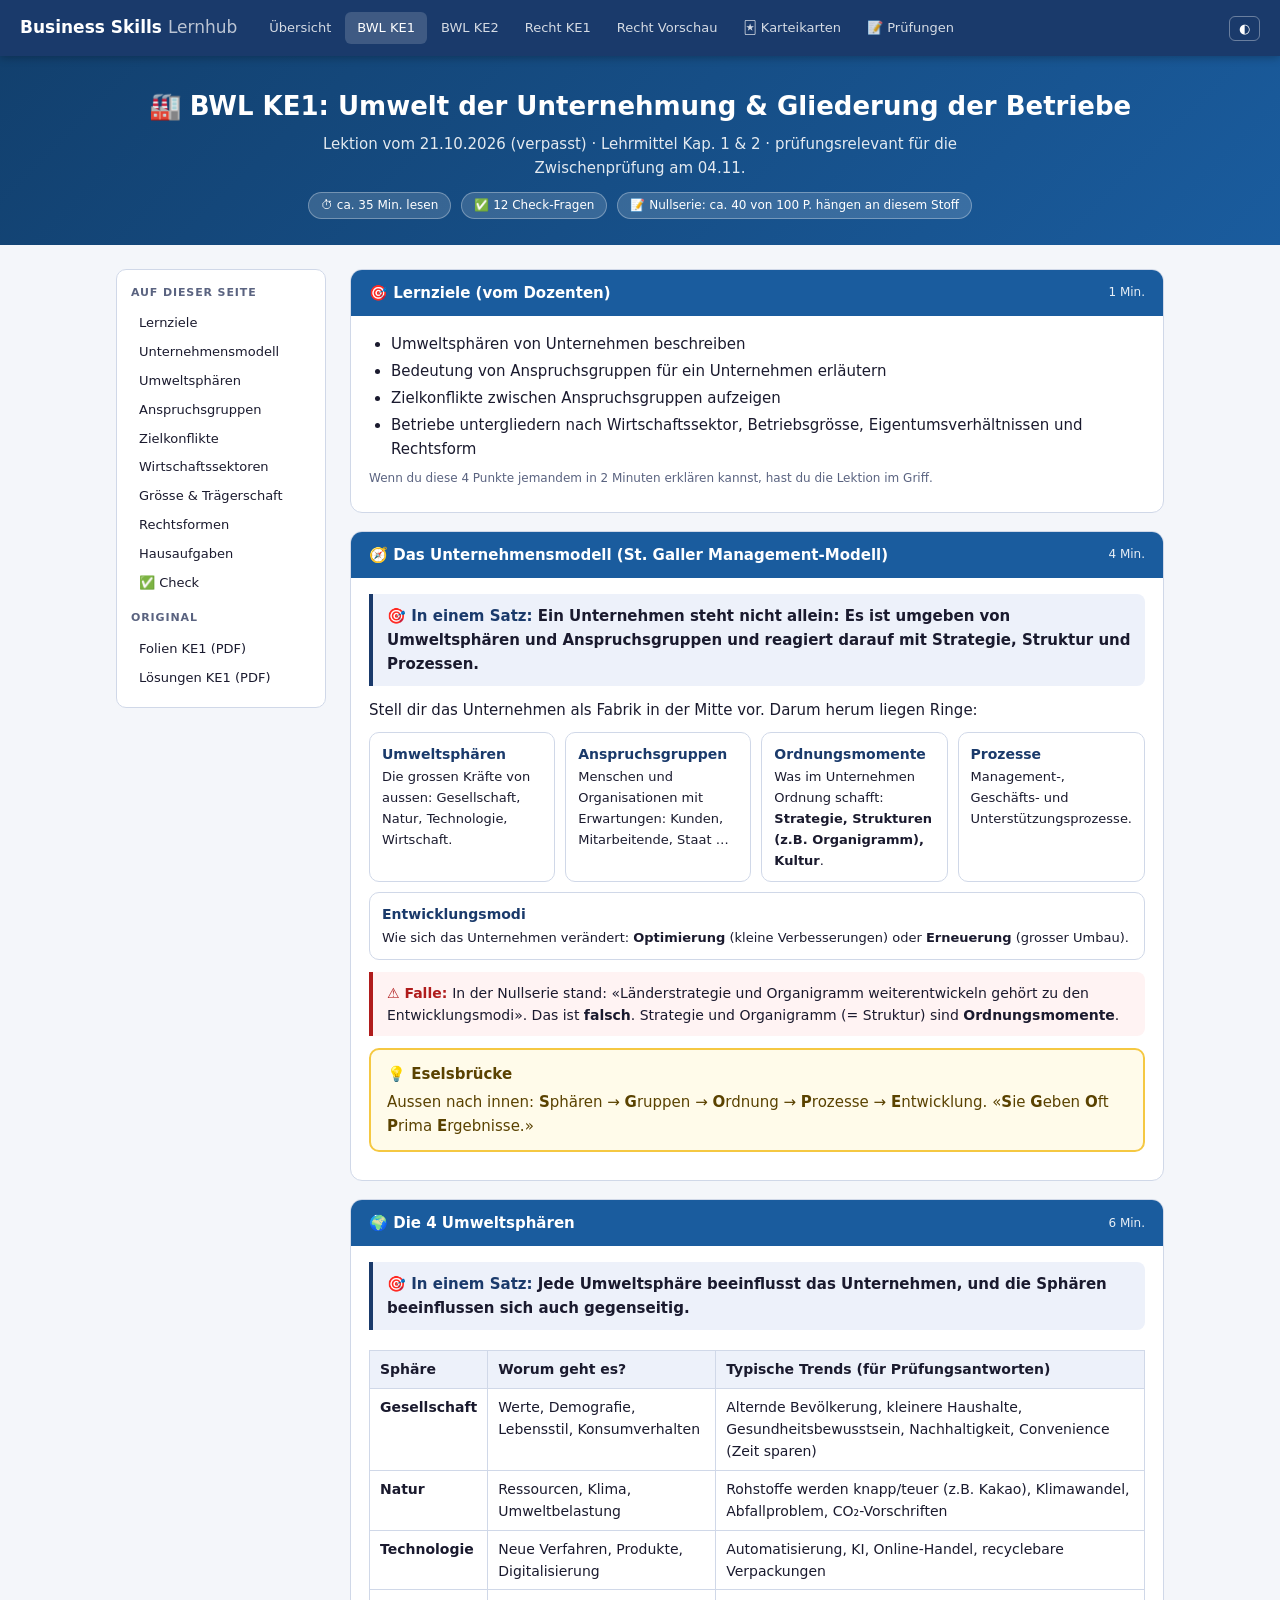
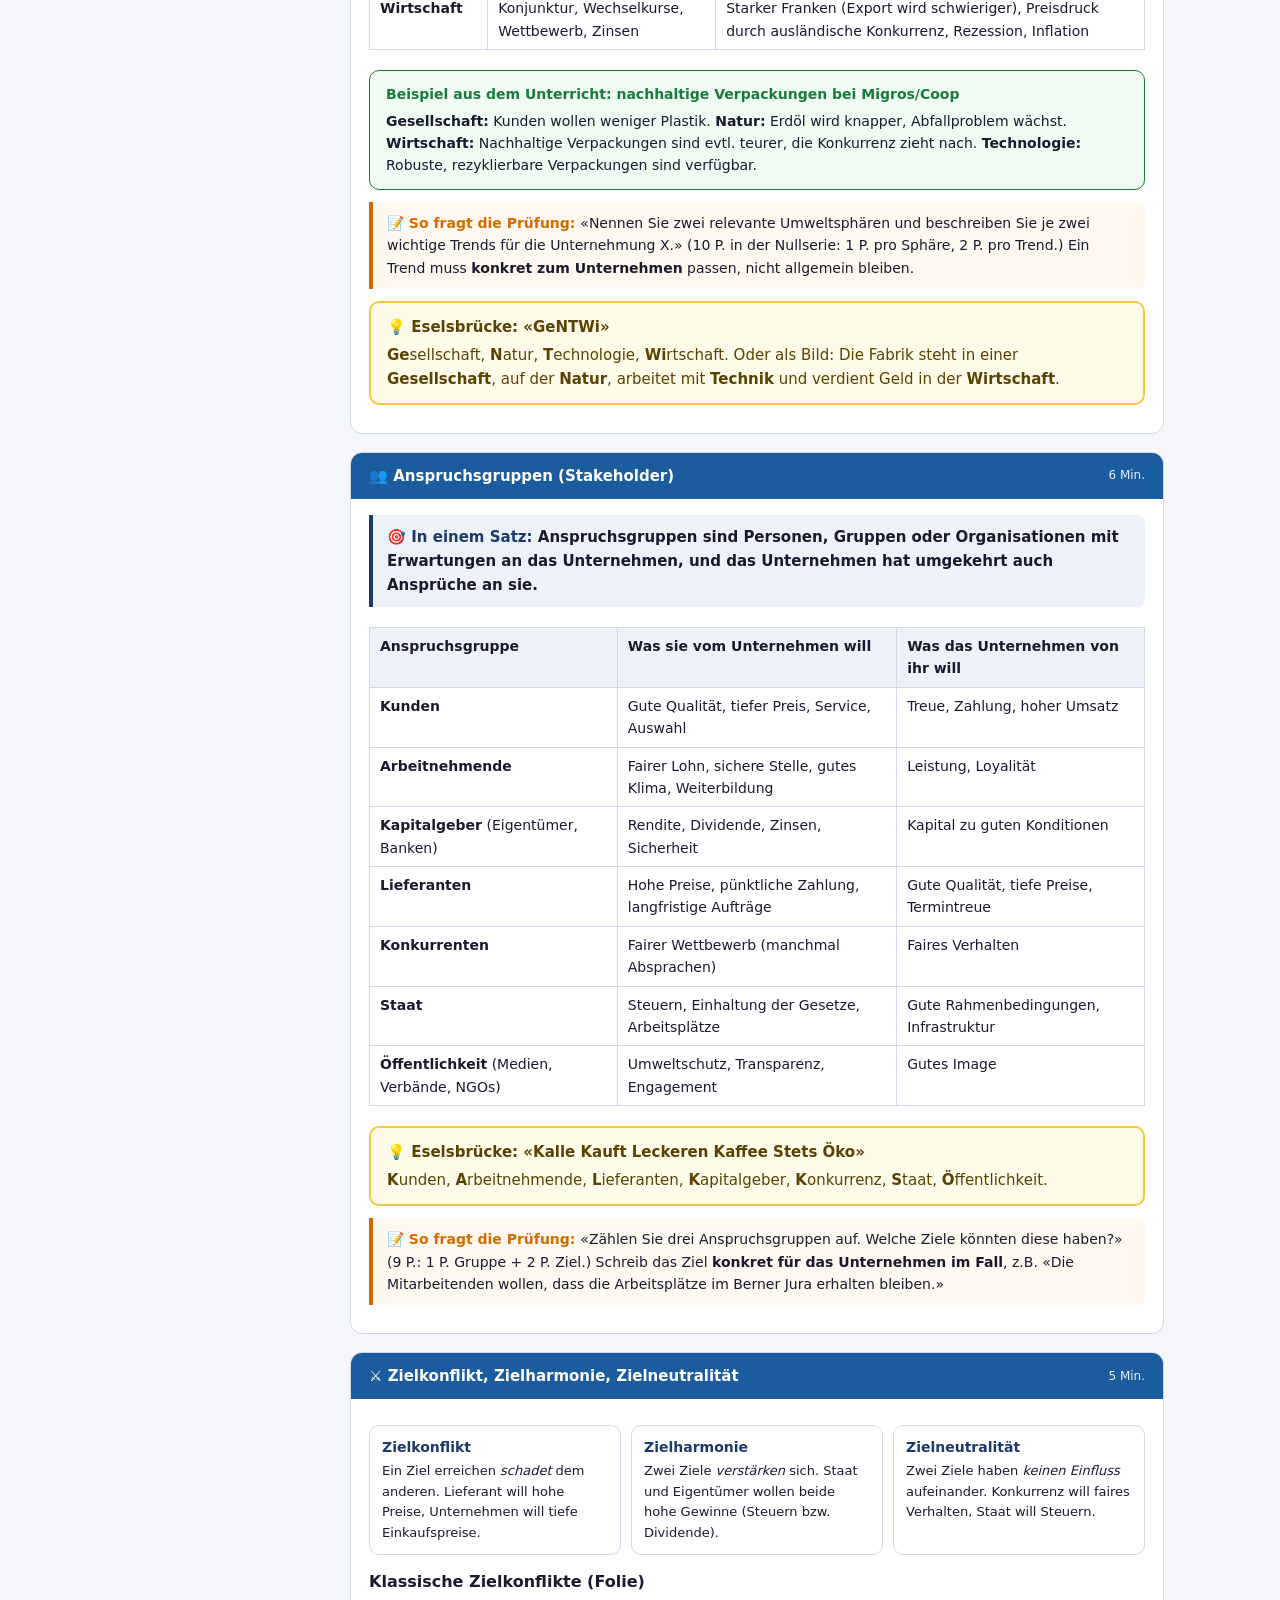
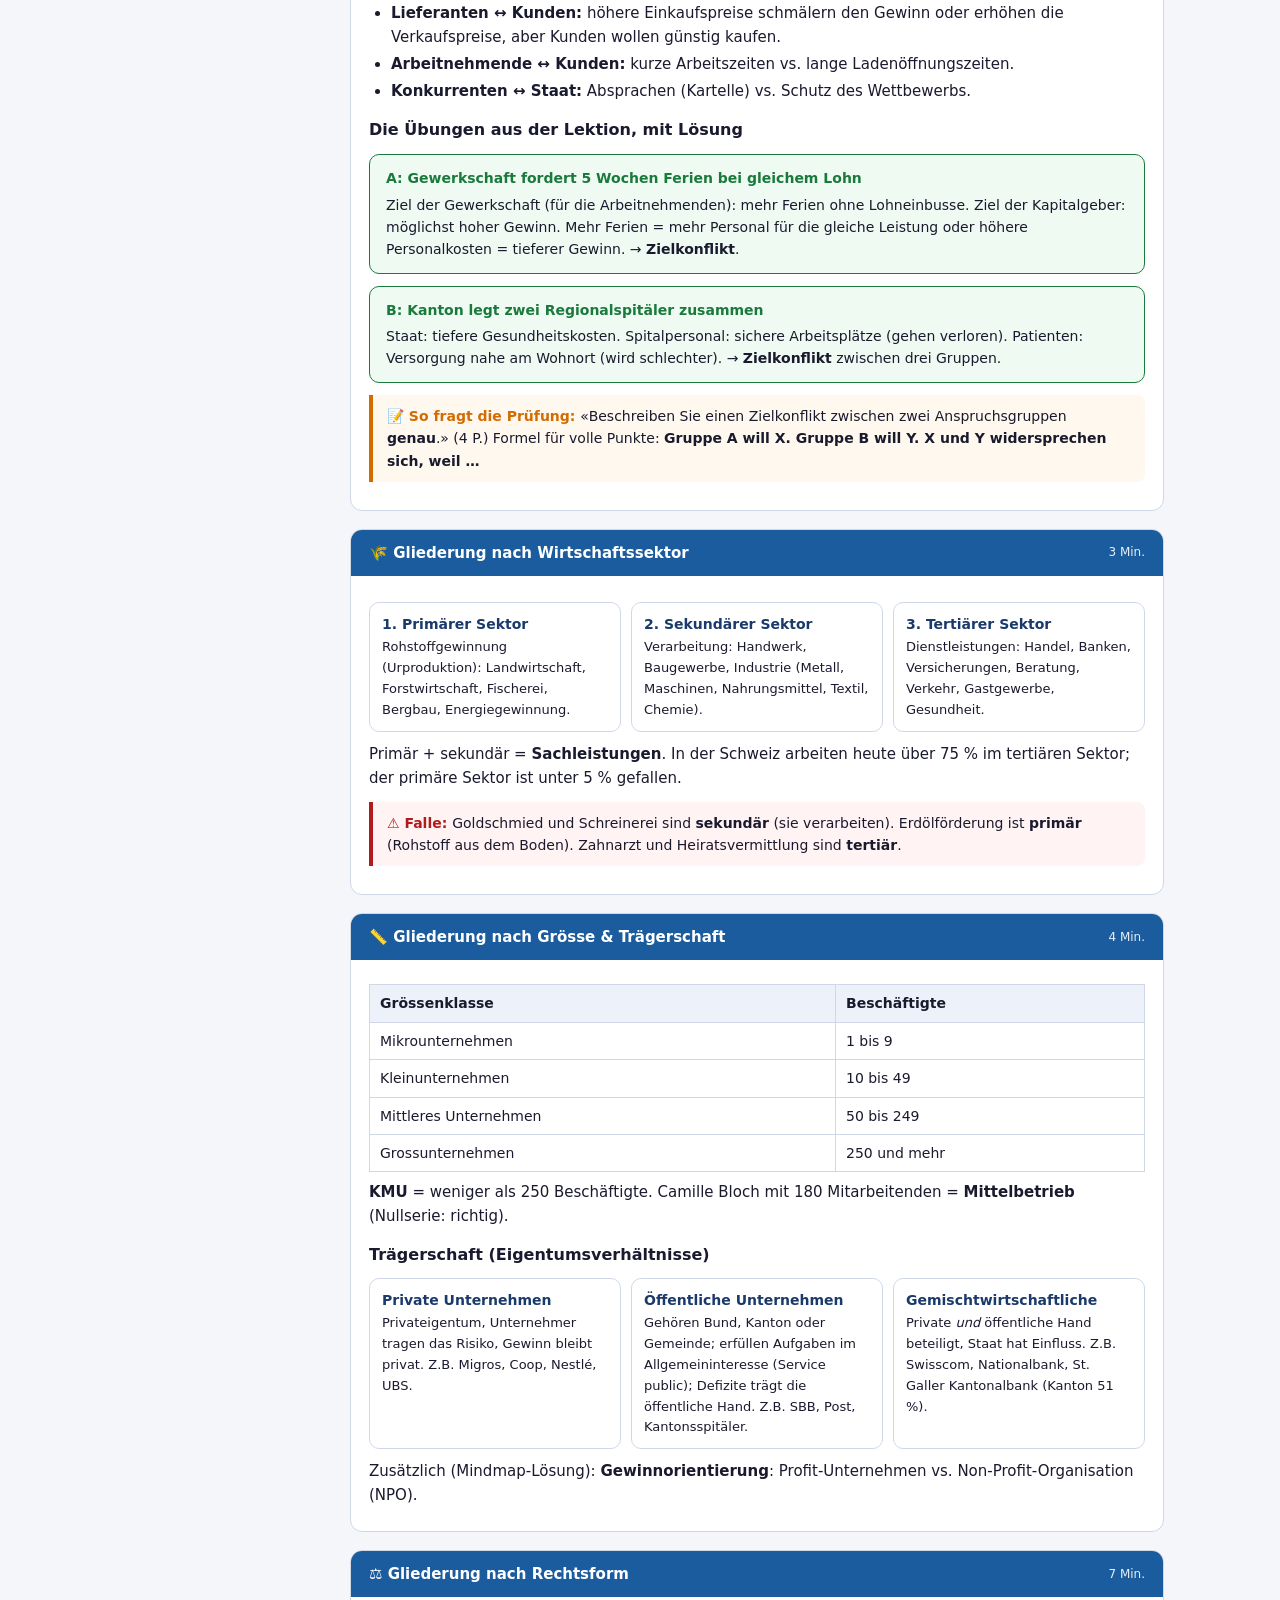
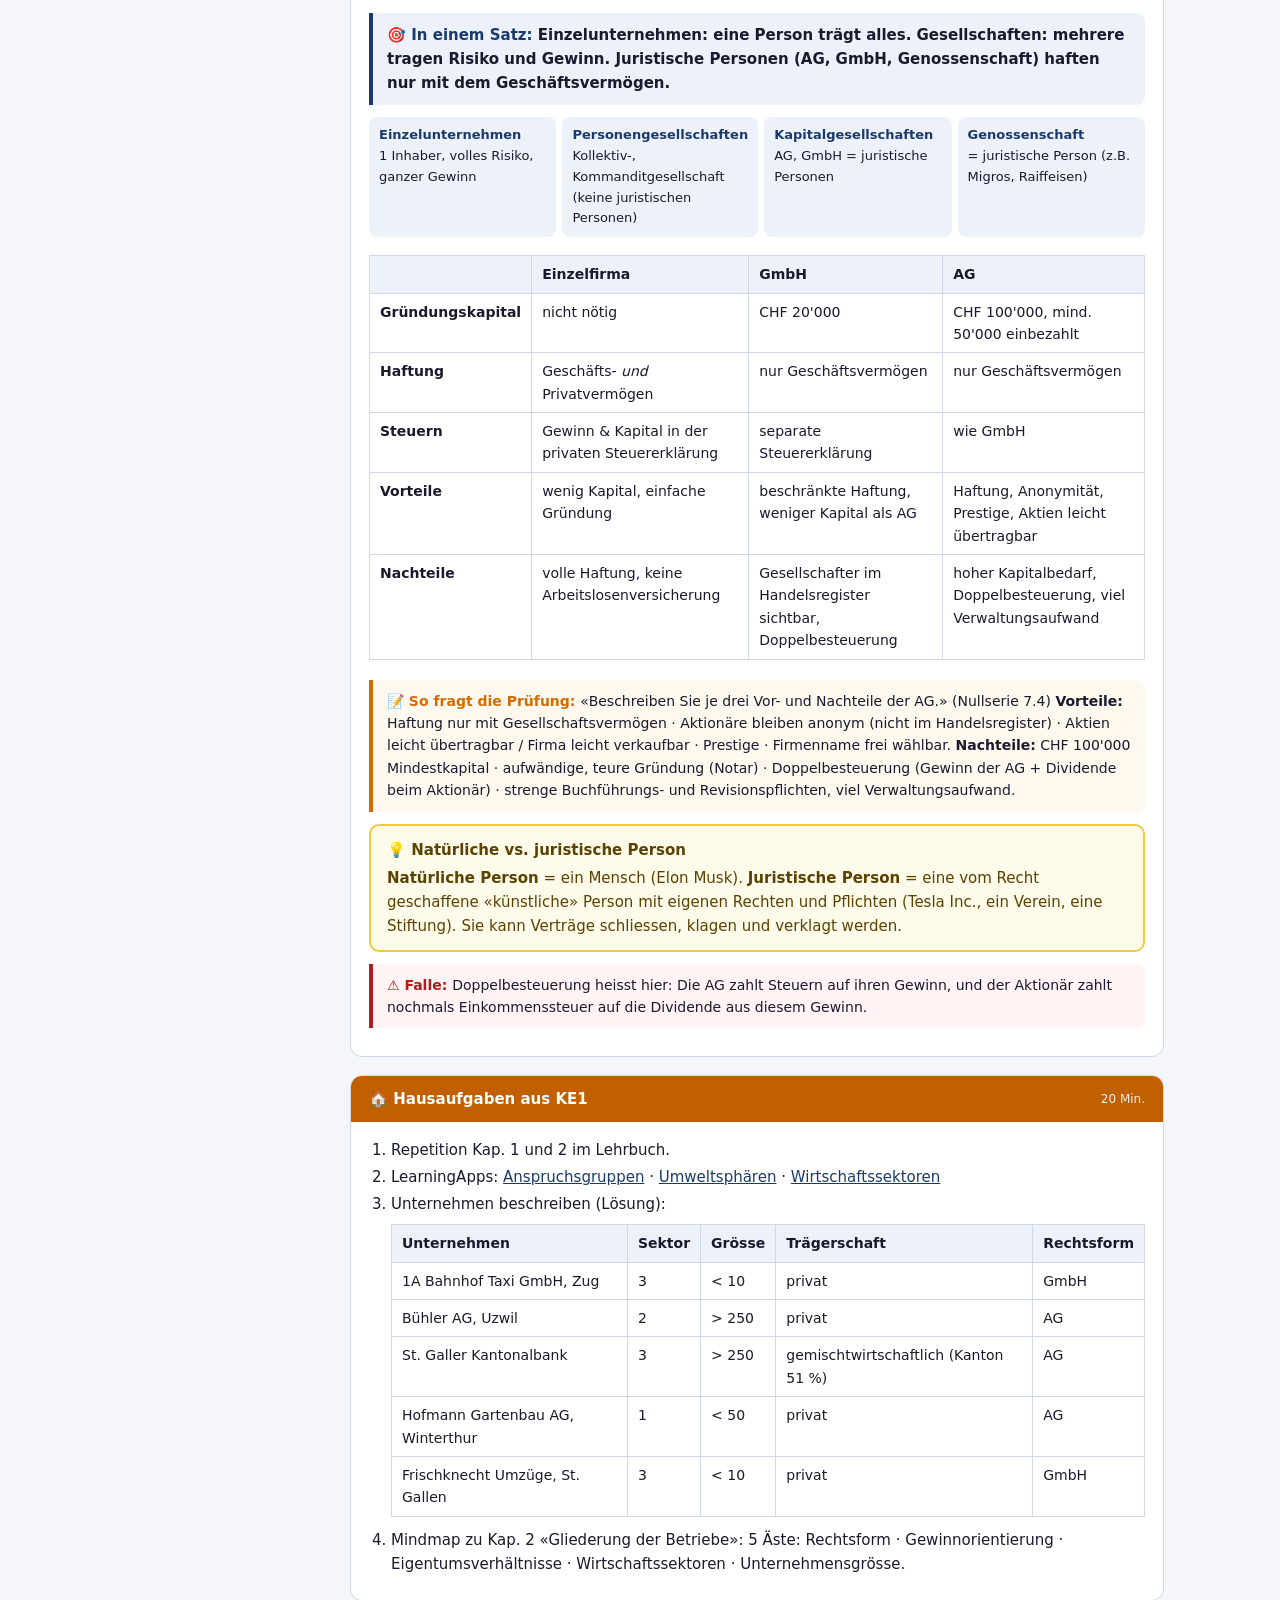
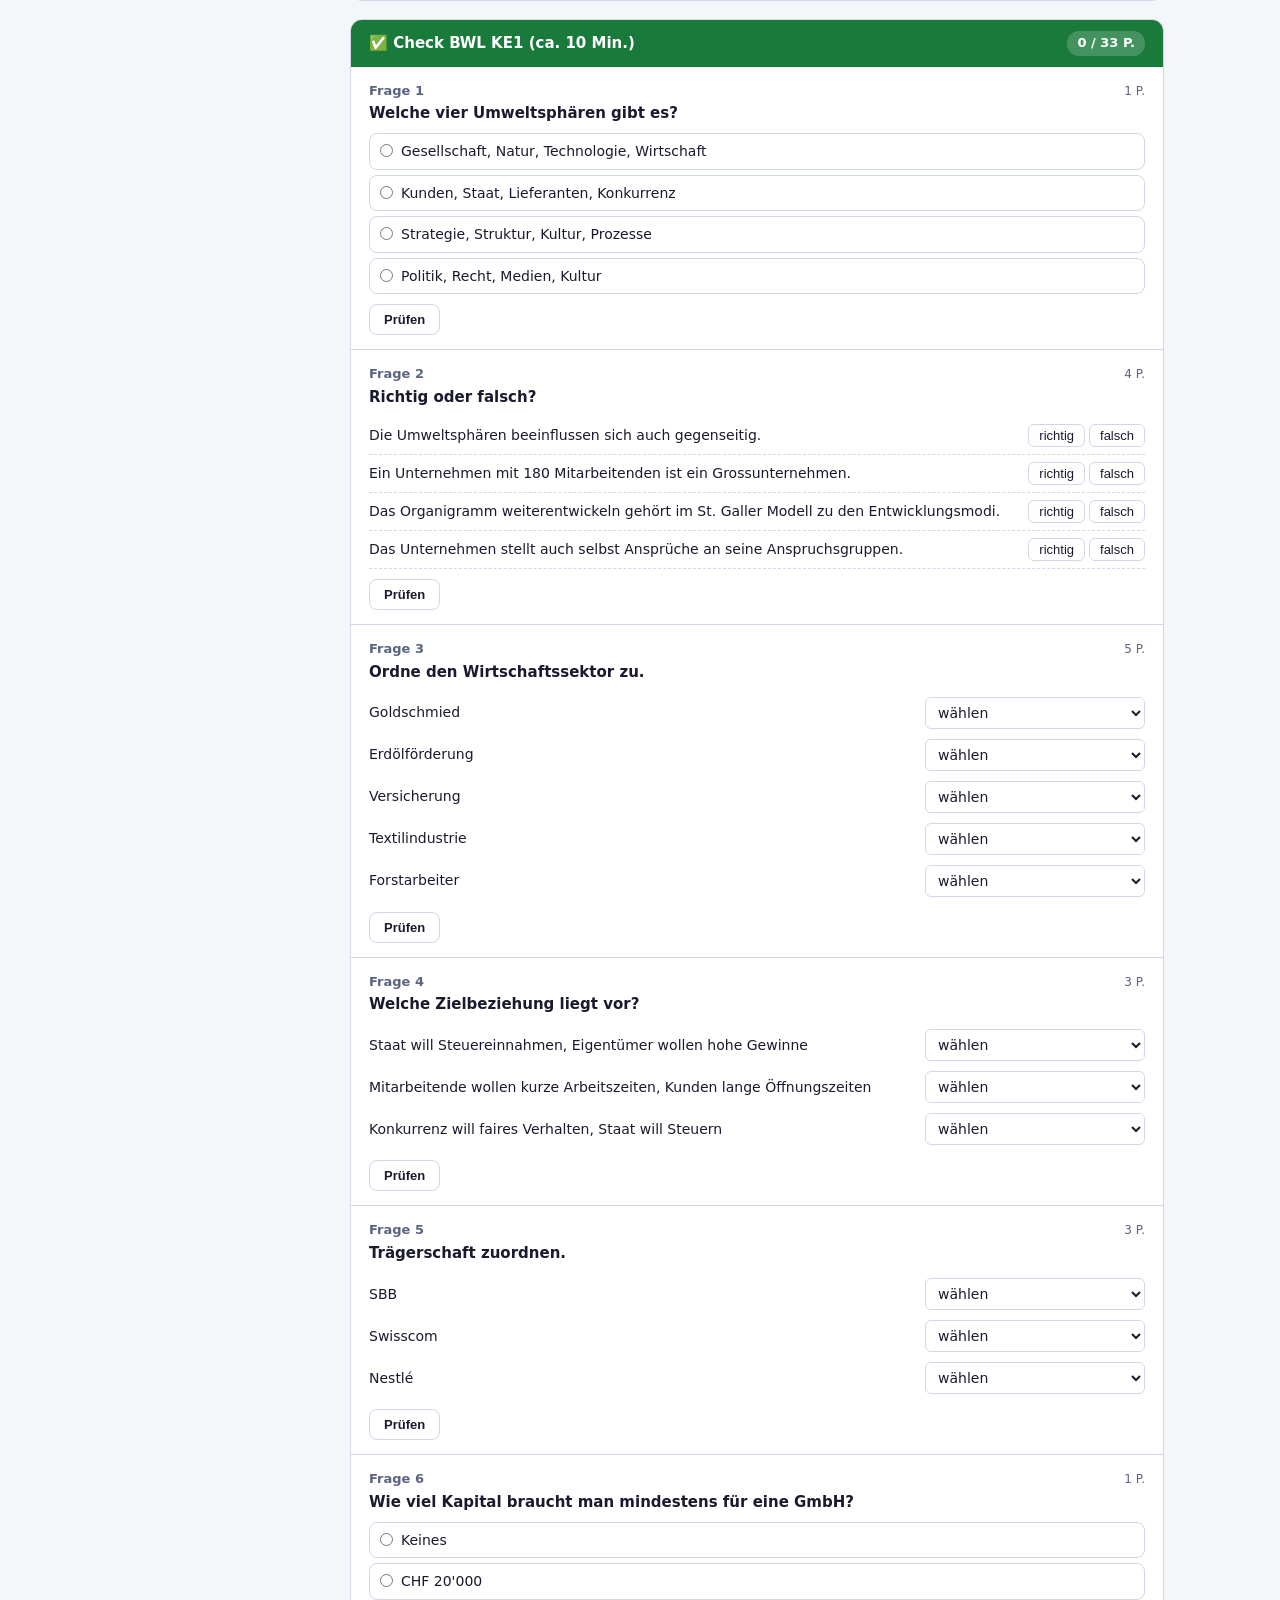
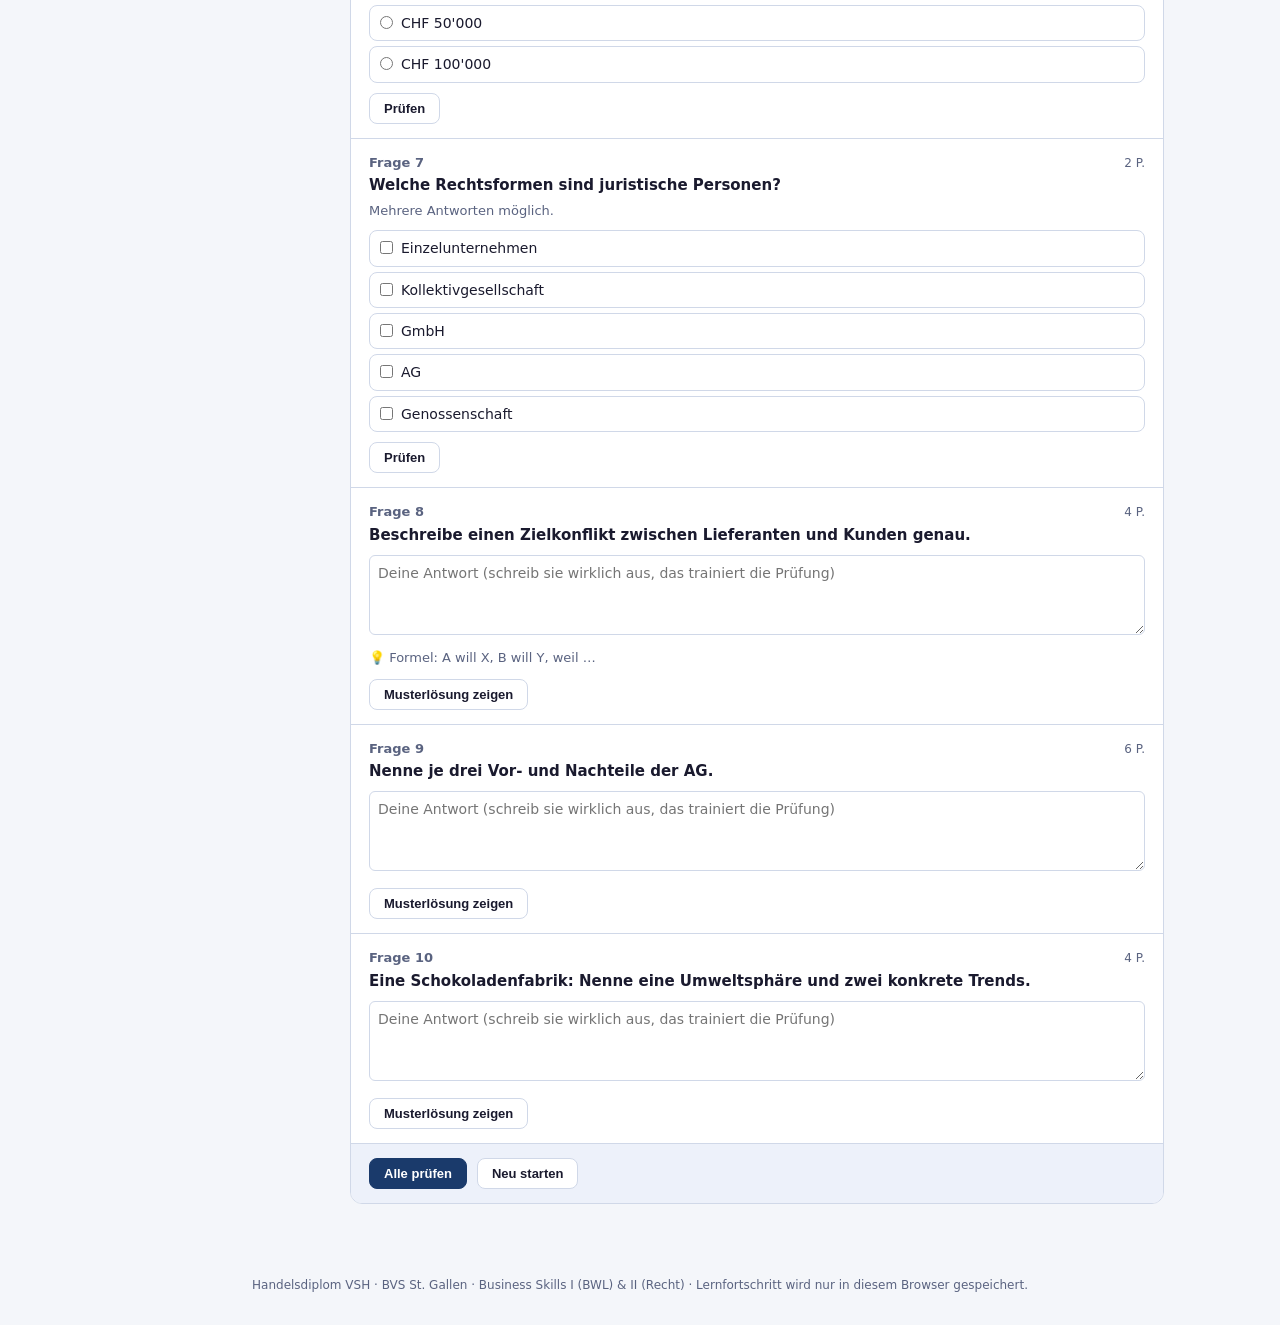
==== bwl/ke1.html @ 7123ef67 "Business Skills Lernhub: BWL KE1-2, Recht KE1, Nullserien, Probe-ZP, Karteikarten Co-Authored-By: Cl" ====
<!DOCTYPE html>
<html lang="de">
<head>
<meta charset="UTF-8">
<meta name="viewport" content="width=device-width, initial-scale=1.0">
<title>BWL KE1 | Umwelt & Gliederung der Betriebe</title>
<link rel="stylesheet" href="../style.css">
<script src="../js/site.js"></script>
<script src="../js/quiz.js"></script>
</head>
<body data-base="../" data-page="bwl-ke1">

<div class="page-hero bwl">
  <h1>🏭 BWL KE1: Umwelt der Unternehmung & Gliederung der Betriebe</h1>
  <p>Lektion vom 21.10.2026 (verpasst) · Lehrmittel Kap. 1 & 2 · prüfungsrelevant für die Zwischenprüfung am 04.11.</p>
  <div class="hero-meta"><span>⏱ ca. 35 Min. lesen</span><span>✅ 12 Check-Fragen</span><span>📝 Nullserie: ca. 40 von 100 P. hängen an diesem Stoff</span></div>
</div>

<div class="learn-layout">
  <aside class="sidebar">
    <h4>Auf dieser Seite</h4>
    <a href="#lernziele">Lernziele</a>
    <a href="#modell">Unternehmensmodell</a>
    <a href="#sphaeren">Umweltsphären</a>
    <a href="#gruppen">Anspruchsgruppen</a>
    <a href="#ziele">Zielkonflikte</a>
    <a href="#sektoren">Wirtschaftssektoren</a>
    <a href="#groesse">Grösse & Trägerschaft</a>
    <a href="#rechtsform">Rechtsformen</a>
    <a href="#hausaufgaben">Hausaufgaben</a>
    <a href="#check">✅ Check</a>
    <h4 style="margin-top:12px">Original</h4>
    <a href="../pdfs/bwl-ke1-praesentation.pdf" target="_blank">Folien KE1 (PDF)</a>
    <a href="../pdfs/bwl-ke1-loesungen.pdf" target="_blank">Lösungen KE1 (PDF)</a>
  </aside>

  <main>

    <div class="section-block" id="lernziele">
      <div class="block-header bwl">🎯 Lernziele (vom Dozenten)<span class="time">1 Min.</span></div>
      <div class="block-body">
        <ul>
          <li>Umweltsphären von Unternehmen beschreiben</li>
          <li>Bedeutung von Anspruchsgruppen für ein Unternehmen erläutern</li>
          <li>Zielkonflikte zwischen Anspruchsgruppen aufzeigen</li>
          <li>Betriebe untergliedern nach Wirtschaftssektor, Betriebsgrösse, Eigentumsverhältnissen und Rechtsform</li>
        </ul>
        <p class="src">Wenn du diese 4 Punkte jemandem in 2 Minuten erklären kannst, hast du die Lektion im Griff.</p>
      </div>
    </div>

    <div class="section-block" id="modell">
      <div class="block-header bwl">🧭 Das Unternehmensmodell (St. Galler Management-Modell)<span class="time">4 Min.</span></div>
      <div class="block-body">
        <p class="core">Ein Unternehmen steht nicht allein: Es ist umgeben von Umweltsphären und Anspruchsgruppen und reagiert darauf mit Strategie, Struktur und Prozessen.</p>
        <p>Stell dir das Unternehmen als Fabrik in der Mitte vor. Darum herum liegen Ringe:</p>
        <div class="boxes">
          <div><b>Umweltsphären</b>Die grossen Kräfte von aussen: Gesellschaft, Natur, Technologie, Wirtschaft.</div>
          <div><b>Anspruchsgruppen</b>Menschen und Organisationen mit Erwartungen: Kunden, Mitarbeitende, Staat …</div>
          <div><b>Ordnungsmomente</b>Was im Unternehmen Ordnung schafft: <strong>Strategie, Strukturen (z.B. Organigramm), Kultur</strong>.</div>
          <div><b>Prozesse</b>Management-, Geschäfts- und Unterstützungsprozesse.</div>
          <div><b>Entwicklungsmodi</b>Wie sich das Unternehmen verändert: <strong>Optimierung</strong> (kleine Verbesserungen) oder <strong>Erneuerung</strong> (grosser Umbau).</div>
        </div>
        <div class="warn">In der Nullserie stand: «Länderstrategie und Organigramm weiterentwickeln gehört zu den Entwicklungsmodi». Das ist <b>falsch</b>. Strategie und Organigramm (= Struktur) sind <b>Ordnungsmomente</b>.</div>
        <div class="lightbulb"><div class="t">💡 Eselsbrücke</div>Aussen nach innen: <b>S</b>phären → <b>G</b>ruppen → <b>O</b>rdnung → <b>P</b>rozesse → <b>E</b>ntwicklung. «<b>S</b>ie <b>G</b>eben <b>O</b>ft <b>P</b>rima <b>E</b>rgebnisse.»</div>
      </div>
    </div>

    <div class="section-block" id="sphaeren">
      <div class="block-header bwl">🌍 Die 4 Umweltsphären<span class="time">6 Min.</span></div>
      <div class="block-body">
        <p class="core">Jede Umweltsphäre beeinflusst das Unternehmen, und die Sphären beeinflussen sich auch gegenseitig.</p>
        <div class="table-wrap"><table>
          <tr><th>Sphäre</th><th>Worum geht es?</th><th>Typische Trends (für Prüfungsantworten)</th></tr>
          <tr><td><b>Gesellschaft</b></td><td>Werte, Demografie, Lebensstil, Konsumverhalten</td><td>Alternde Bevölkerung, kleinere Haushalte, Gesundheitsbewusstsein, Nachhaltigkeit, Convenience (Zeit sparen)</td></tr>
          <tr><td><b>Natur</b></td><td>Ressourcen, Klima, Umweltbelastung</td><td>Rohstoffe werden knapp/teuer (z.B. Kakao), Klimawandel, Abfallproblem, CO₂-Vorschriften</td></tr>
          <tr><td><b>Technologie</b></td><td>Neue Verfahren, Produkte, Digitalisierung</td><td>Automatisierung, KI, Online-Handel, recyclebare Verpackungen</td></tr>
          <tr><td><b>Wirtschaft</b></td><td>Konjunktur, Wechselkurse, Wettbewerb, Zinsen</td><td>Starker Franken (Export wird schwieriger), Preisdruck durch ausländische Konkurrenz, Rezession, Inflation</td></tr>
        </table></div>
        <div class="example"><div class="t">Beispiel aus dem Unterricht: nachhaltige Verpackungen bei Migros/Coop</div>
          <b>Gesellschaft:</b> Kunden wollen weniger Plastik. <b>Natur:</b> Erdöl wird knapper, Abfallproblem wächst. <b>Wirtschaft:</b> Nachhaltige Verpackungen sind evtl. teurer, die Konkurrenz zieht nach. <b>Technologie:</b> Robuste, rezyklierbare Verpackungen sind verfügbar.</div>
        <div class="examtip">«Nennen Sie zwei relevante Umweltsphären und beschreiben Sie je zwei wichtige Trends für die Unternehmung X.» (10 P. in der Nullserie: 1 P. pro Sphäre, 2 P. pro Trend.) Ein Trend muss <b>konkret zum Unternehmen</b> passen, nicht allgemein bleiben.</div>
        <div class="lightbulb"><div class="t">💡 Eselsbrücke: «GeNTWi»</div><b>Ge</b>sellschaft, <b>N</b>atur, <b>T</b>echnologie, <b>Wi</b>rtschaft. Oder als Bild: Die Fabrik steht in einer <b>Gesellschaft</b>, auf der <b>Natur</b>, arbeitet mit <b>Technik</b> und verdient Geld in der <b>Wirtschaft</b>.</div>
      </div>
    </div>

    <div class="section-block" id="gruppen">
      <div class="block-header bwl">👥 Anspruchsgruppen (Stakeholder)<span class="time">6 Min.</span></div>
      <div class="block-body">
        <p class="core">Anspruchsgruppen sind Personen, Gruppen oder Organisationen mit Erwartungen an das Unternehmen, und das Unternehmen hat umgekehrt auch Ansprüche an sie.</p>
        <div class="table-wrap"><table>
          <tr><th>Anspruchsgruppe</th><th>Was sie vom Unternehmen will</th><th>Was das Unternehmen von ihr will</th></tr>
          <tr><td><b>Kunden</b></td><td>Gute Qualität, tiefer Preis, Service, Auswahl</td><td>Treue, Zahlung, hoher Umsatz</td></tr>
          <tr><td><b>Arbeitnehmende</b></td><td>Fairer Lohn, sichere Stelle, gutes Klima, Weiterbildung</td><td>Leistung, Loyalität</td></tr>
          <tr><td><b>Kapitalgeber</b> (Eigentümer, Banken)</td><td>Rendite, Dividende, Zinsen, Sicherheit</td><td>Kapital zu guten Konditionen</td></tr>
          <tr><td><b>Lieferanten</b></td><td>Hohe Preise, pünktliche Zahlung, langfristige Aufträge</td><td>Gute Qualität, tiefe Preise, Termintreue</td></tr>
          <tr><td><b>Konkurrenten</b></td><td>Fairer Wettbewerb (manchmal Absprachen)</td><td>Faires Verhalten</td></tr>
          <tr><td><b>Staat</b></td><td>Steuern, Einhaltung der Gesetze, Arbeitsplätze</td><td>Gute Rahmenbedingungen, Infrastruktur</td></tr>
          <tr><td><b>Öffentlichkeit</b> (Medien, Verbände, NGOs)</td><td>Umweltschutz, Transparenz, Engagement</td><td>Gutes Image</td></tr>
        </table></div>
        <div class="lightbulb"><div class="t">💡 Eselsbrücke: «Kalle Kauft Leckeren Kaffee Stets Öko»</div><b>K</b>unden, <b>A</b>rbeitnehmende, <b>L</b>ieferanten, <b>K</b>apitalgeber, <b>K</b>onkurrenz, <b>S</b>taat, <b>Ö</b>ffentlichkeit.</div>
        <div class="examtip">«Zählen Sie drei Anspruchsgruppen auf. Welche Ziele könnten diese haben?» (9 P.: 1 P. Gruppe + 2 P. Ziel.) Schreib das Ziel <b>konkret für das Unternehmen im Fall</b>, z.B. «Die Mitarbeitenden wollen, dass die Arbeitsplätze im Berner Jura erhalten bleiben.»</div>
      </div>
    </div>

    <div class="section-block" id="ziele">
      <div class="block-header bwl">⚔️ Zielkonflikt, Zielharmonie, Zielneutralität<span class="time">5 Min.</span></div>
      <div class="block-body">
        <div class="boxes">
          <div><b>Zielkonflikt</b>Ein Ziel erreichen <em>schadet</em> dem anderen. Lieferant will hohe Preise, Unternehmen will tiefe Einkaufspreise.</div>
          <div><b>Zielharmonie</b>Zwei Ziele <em>verstärken</em> sich. Staat und Eigentümer wollen beide hohe Gewinne (Steuern bzw. Dividende).</div>
          <div><b>Zielneutralität</b>Zwei Ziele haben <em>keinen Einfluss</em> aufeinander. Konkurrenz will faires Verhalten, Staat will Steuern.</div>
        </div>
        <h3>Klassische Zielkonflikte (Folie)</h3>
        <ul>
          <li><b>Lieferanten ↔ Kunden:</b> höhere Einkaufspreise schmälern den Gewinn oder erhöhen die Verkaufspreise, aber Kunden wollen günstig kaufen.</li>
          <li><b>Arbeitnehmende ↔ Kunden:</b> kurze Arbeitszeiten vs. lange Ladenöffnungszeiten.</li>
          <li><b>Konkurrenten ↔ Staat:</b> Absprachen (Kartelle) vs. Schutz des Wettbewerbs.</li>
        </ul>
        <h3>Die Übungen aus der Lektion, mit Lösung</h3>
        <div class="example"><div class="t">A: Gewerkschaft fordert 5 Wochen Ferien bei gleichem Lohn</div>Ziel der Gewerkschaft (für die Arbeitnehmenden): mehr Ferien ohne Lohneinbusse. Ziel der Kapitalgeber: möglichst hoher Gewinn. Mehr Ferien = mehr Personal für die gleiche Leistung oder höhere Personalkosten = tieferer Gewinn. → <b>Zielkonflikt</b>.</div>
        <div class="example"><div class="t">B: Kanton legt zwei Regionalspitäler zusammen</div>Staat: tiefere Gesundheitskosten. Spitalpersonal: sichere Arbeitsplätze (gehen verloren). Patienten: Versorgung nahe am Wohnort (wird schlechter). → <b>Zielkonflikt</b> zwischen drei Gruppen.</div>
        <div class="examtip">«Beschreiben Sie einen Zielkonflikt zwischen zwei Anspruchsgruppen <b>genau</b>.» (4 P.) Formel für volle Punkte: <b>Gruppe A will X. Gruppe B will Y. X und Y widersprechen sich, weil …</b></div>
      </div>
    </div>

    <div class="section-block" id="sektoren">
      <div class="block-header bwl">🌾 Gliederung nach Wirtschaftssektor<span class="time">3 Min.</span></div>
      <div class="block-body">
        <div class="boxes">
          <div><b>1. Primärer Sektor</b>Rohstoffgewinnung (Urproduktion): Landwirtschaft, Forstwirtschaft, Fischerei, Bergbau, Energiegewinnung.</div>
          <div><b>2. Sekundärer Sektor</b>Verarbeitung: Handwerk, Baugewerbe, Industrie (Metall, Maschinen, Nahrungsmittel, Textil, Chemie).</div>
          <div><b>3. Tertiärer Sektor</b>Dienstleistungen: Handel, Banken, Versicherungen, Beratung, Verkehr, Gastgewerbe, Gesundheit.</div>
        </div>
        <p>Primär + sekundär = <b>Sachleistungen</b>. In der Schweiz arbeiten heute über 75 % im tertiären Sektor; der primäre Sektor ist unter 5 % gefallen.</p>
        <div class="warn">Goldschmied und Schreinerei sind <b>sekundär</b> (sie verarbeiten). Erdölförderung ist <b>primär</b> (Rohstoff aus dem Boden). Zahnarzt und Heiratsvermittlung sind <b>tertiär</b>.</div>
      </div>
    </div>

    <div class="section-block" id="groesse">
      <div class="block-header bwl">📏 Gliederung nach Grösse & Trägerschaft<span class="time">4 Min.</span></div>
      <div class="block-body">
        <div class="table-wrap"><table>
          <tr><th>Grössenklasse</th><th>Beschäftigte</th></tr>
          <tr><td>Mikrounternehmen</td><td>1 bis 9</td></tr>
          <tr><td>Kleinunternehmen</td><td>10 bis 49</td></tr>
          <tr><td>Mittleres Unternehmen</td><td>50 bis 249</td></tr>
          <tr><td>Grossunternehmen</td><td>250 und mehr</td></tr>
        </table></div>
        <p><b>KMU</b> = weniger als 250 Beschäftigte. Camille Bloch mit 180 Mitarbeitenden = <b>Mittelbetrieb</b> (Nullserie: richtig).</p>
        <h3>Trägerschaft (Eigentumsverhältnisse)</h3>
        <div class="boxes">
          <div><b>Private Unternehmen</b>Privateigentum, Unternehmer tragen das Risiko, Gewinn bleibt privat. Z.B. Migros, Coop, Nestlé, UBS.</div>
          <div><b>Öffentliche Unternehmen</b>Gehören Bund, Kanton oder Gemeinde; erfüllen Aufgaben im Allgemeininteresse (Service public); Defizite trägt die öffentliche Hand. Z.B. SBB, Post, Kantonsspitäler.</div>
          <div><b>Gemischtwirtschaftliche</b>Private <em>und</em> öffentliche Hand beteiligt, Staat hat Einfluss. Z.B. Swisscom, Nationalbank, St. Galler Kantonalbank (Kanton 51 %).</div>
        </div>
        <p>Zusätzlich (Mindmap-Lösung): <b>Gewinnorientierung</b>: Profit-Unternehmen vs. Non-Profit-Organisation (NPO).</p>
      </div>
    </div>

    <div class="section-block" id="rechtsform">
      <div class="block-header bwl">⚖️ Gliederung nach Rechtsform<span class="time">7 Min.</span></div>
      <div class="block-body">
        <p class="core">Einzelunternehmen: eine Person trägt alles. Gesellschaften: mehrere tragen Risiko und Gewinn. Juristische Personen (AG, GmbH, Genossenschaft) haften nur mit dem Geschäftsvermögen.</p>
        <div class="flow">
          <div><b>Einzelunternehmen</b>1 Inhaber, volles Risiko, ganzer Gewinn</div>
          <div><b>Personengesellschaften</b>Kollektiv-, Kommanditgesellschaft (keine juristischen Personen)</div>
          <div><b>Kapitalgesellschaften</b>AG, GmbH = juristische Personen</div>
          <div><b>Genossenschaft</b>= juristische Person (z.B. Migros, Raiffeisen)</div>
        </div>
        <div class="table-wrap"><table>
          <tr><th></th><th>Einzelfirma</th><th>GmbH</th><th>AG</th></tr>
          <tr><td><b>Gründungskapital</b></td><td>nicht nötig</td><td>CHF 20'000</td><td>CHF 100'000, mind. 50'000 einbezahlt</td></tr>
          <tr><td><b>Haftung</b></td><td>Geschäfts- <em>und</em> Privatvermögen</td><td>nur Geschäftsvermögen</td><td>nur Geschäftsvermögen</td></tr>
          <tr><td><b>Steuern</b></td><td>Gewinn & Kapital in der privaten Steuererklärung</td><td>separate Steuererklärung</td><td>wie GmbH</td></tr>
          <tr><td><b>Vorteile</b></td><td>wenig Kapital, einfache Gründung</td><td>beschränkte Haftung, weniger Kapital als AG</td><td>Haftung, Anonymität, Prestige, Aktien leicht übertragbar</td></tr>
          <tr><td><b>Nachteile</b></td><td>volle Haftung, keine Arbeitslosenversicherung</td><td>Gesellschafter im Handelsregister sichtbar, Doppelbesteuerung</td><td>hoher Kapitalbedarf, Doppelbesteuerung, viel Verwaltungsaufwand</td></tr>
        </table></div>
        <div class="examtip">«Beschreiben Sie je drei Vor- und Nachteile der AG.» (Nullserie 7.4) <b>Vorteile:</b> Haftung nur mit Gesellschaftsvermögen · Aktionäre bleiben anonym (nicht im Handelsregister) · Aktien leicht übertragbar / Firma leicht verkaufbar · Prestige · Firmenname frei wählbar. <b>Nachteile:</b> CHF 100'000 Mindestkapital · aufwändige, teure Gründung (Notar) · Doppelbesteuerung (Gewinn der AG + Dividende beim Aktionär) · strenge Buchführungs- und Revisionspflichten, viel Verwaltungsaufwand.</div>
        <div class="lightbulb"><div class="t">💡 Natürliche vs. juristische Person</div><b>Natürliche Person</b> = ein Mensch (Elon Musk). <b>Juristische Person</b> = eine vom Recht geschaffene «künstliche» Person mit eigenen Rechten und Pflichten (Tesla Inc., ein Verein, eine Stiftung). Sie kann Verträge schliessen, klagen und verklagt werden.</div>
        <div class="warn">Doppelbesteuerung heisst hier: Die AG zahlt Steuern auf ihren Gewinn, und der Aktionär zahlt nochmals Einkommenssteuer auf die Dividende aus diesem Gewinn.</div>
      </div>
    </div>

    <div class="section-block" id="hausaufgaben">
      <div class="block-header orange">🏠 Hausaufgaben aus KE1<span class="time">20 Min.</span></div>
      <div class="block-body">
        <ol>
          <li>Repetition Kap. 1 und 2 im Lehrbuch.</li>
          <li>LearningApps: <a href="https://learningapps.org/view7012645" target="_blank">Anspruchsgruppen</a> · <a href="https://learningapps.org/watch?v=pzvh15buk23" target="_blank">Umweltsphären</a> · <a href="https://learningapps.org/view12057000" target="_blank">Wirtschaftssektoren</a></li>
          <li>Unternehmen beschreiben (Lösung):
            <div class="table-wrap"><table>
              <tr><th>Unternehmen</th><th>Sektor</th><th>Grösse</th><th>Trägerschaft</th><th>Rechtsform</th></tr>
              <tr><td>1A Bahnhof Taxi GmbH, Zug</td><td>3</td><td>&lt; 10</td><td>privat</td><td>GmbH</td></tr>
              <tr><td>Bühler AG, Uzwil</td><td>2</td><td>&gt; 250</td><td>privat</td><td>AG</td></tr>
              <tr><td>St. Galler Kantonalbank</td><td>3</td><td>&gt; 250</td><td>gemischtwirtschaftlich (Kanton 51 %)</td><td>AG</td></tr>
              <tr><td>Hofmann Gartenbau AG, Winterthur</td><td>1</td><td>&lt; 50</td><td>privat</td><td>AG</td></tr>
              <tr><td>Frischknecht Umzüge, St. Gallen</td><td>3</td><td>&lt; 10</td><td>privat</td><td>GmbH</td></tr>
            </table></div></li>
          <li>Mindmap zu Kap. 2 «Gliederung der Betriebe»: 5 Äste: Rechtsform · Gewinnorientierung · Eigentumsverhältnisse · Wirtschaftssektoren · Unternehmensgrösse.</li>
        </ol>
      </div>
    </div>

    <div id="check"></div>

  </main>
</div>

<script>
Quiz.mount('#check', {
  id: 'bwl-ke1', title: '✅ Check BWL KE1 (ca. 10 Min.)',
  questions: [
    { type: 'mc', pts: 1, q: 'Welche vier Umweltsphären gibt es?', opts: ['Gesellschaft, Natur, Technologie, Wirtschaft', 'Kunden, Staat, Lieferanten, Konkurrenz', 'Strategie, Struktur, Kultur, Prozesse', 'Politik, Recht, Medien, Kultur'], a: [0], why: 'Merke «GeNTWi». Option 2 sind Anspruchsgruppen, Option 3 sind Ordnungsmomente plus Prozesse.' },
    { type: 'tf', pts: 4, q: 'Richtig oder falsch?', items: [
      { s: 'Die Umweltsphären beeinflussen sich auch gegenseitig.', a: true, why: 'Z.B. Technologie (neue Verpackungen) beeinflusst Natur (weniger Abfall).' },
      { s: 'Ein Unternehmen mit 180 Mitarbeitenden ist ein Grossunternehmen.', a: false, why: '50 bis 249 = mittleres Unternehmen. Gross ab 250.' },
      { s: 'Das Organigramm weiterentwickeln gehört im St. Galler Modell zu den Entwicklungsmodi.', a: false, why: 'Organigramm = Struktur = Ordnungsmoment.' },
      { s: 'Das Unternehmen stellt auch selbst Ansprüche an seine Anspruchsgruppen.', a: true, why: 'Z.B. Leistung von den Mitarbeitenden, Qualität von den Lieferanten.' }
    ] },
    { type: 'match', pts: 5, q: 'Ordne den Wirtschaftssektor zu.', choices: ['primär', 'sekundär', 'tertiär'], items: [
      { s: 'Goldschmied', a: 'sekundär' }, { s: 'Erdölförderung', a: 'primär' }, { s: 'Versicherung', a: 'tertiär' }, { s: 'Textilindustrie', a: 'sekundär' }, { s: 'Forstarbeiter', a: 'primär' }
    ], why: 'Primär = Rohstoff gewinnen, sekundär = verarbeiten, tertiär = Dienstleistung.' },
    { type: 'match', pts: 3, q: 'Welche Zielbeziehung liegt vor?', choices: ['Zielkonflikt', 'Zielharmonie', 'Zielneutralität'], items: [
      { s: 'Staat will Steuereinnahmen, Eigentümer wollen hohe Gewinne', a: 'Zielharmonie' },
      { s: 'Mitarbeitende wollen kurze Arbeitszeiten, Kunden lange Öffnungszeiten', a: 'Zielkonflikt' },
      { s: 'Konkurrenz will faires Verhalten, Staat will Steuern', a: 'Zielneutralität' }
    ] },
    { type: 'match', pts: 3, q: 'Trägerschaft zuordnen.', choices: ['privat', 'öffentlich', 'gemischtwirtschaftlich'], items: [
      { s: 'SBB', a: 'öffentlich' }, { s: 'Swisscom', a: 'gemischtwirtschaftlich' }, { s: 'Nestlé', a: 'privat' }
    ] },
    { type: 'mc', pts: 1, q: 'Wie viel Kapital braucht man mindestens für eine GmbH?', opts: ['Keines', 'CHF 20\'000', 'CHF 50\'000', 'CHF 100\'000'], a: [1] },
    { type: 'mc', pts: 2, q: 'Welche Rechtsformen sind juristische Personen?', opts: ['Einzelunternehmen', 'Kollektivgesellschaft', 'GmbH', 'AG', 'Genossenschaft'], a: [2, 3, 4], why: 'Einzelfirma und Kollektivgesellschaft sind keine juristischen Personen: dort haften Menschen persönlich.' },
    { type: 'open', pts: 4, q: 'Beschreibe einen Zielkonflikt zwischen Lieferanten und Kunden genau.', hint: 'Formel: A will X, B will Y, weil …', model: 'Lieferanten wollen möglichst hohe Preise durchsetzen. Höhere Einkaufspreise schmälern den Gewinn oder müssen über höhere Verkaufspreise weitergegeben werden. Kunden wollen aber gute Qualität möglichst günstig kaufen und reagieren empfindlich auf höhere Preise. Beides gleichzeitig geht nicht.' },
    { type: 'open', pts: 6, q: 'Nenne je drei Vor- und Nachteile der AG.', model: '<b>Vorteile:</b> Haftung nur mit dem Gesellschaftsvermögen; Anonymität der Aktionäre; Aktien leicht übertragbar; Prestige; Firmenname frei wählbar.<br><b>Nachteile:</b> Mindestkapital CHF 100\'000; aufwändige und teure Gründung; Doppelbesteuerung; strenge Buchführungs- und Revisionspflichten, hoher Verwaltungsaufwand.' },
    { type: 'open', pts: 4, q: 'Eine Schokoladenfabrik: Nenne eine Umweltsphäre und zwei konkrete Trends.', model: 'Z.B. <b>Gesellschaft:</b> 1) wachsendes Gesundheitsbewusstsein → Nachfrage nach dunkler Schokolade, weniger Zucker; 2) Wunsch nach Fairtrade/Nachhaltigkeit. Oder <b>Wirtschaft:</b> 1) starker Franken erschwert den Export; 2) Preisdruck durch günstige Importschokolade.' }
  ]
});
</script>
</body>
</html>
---- style.css ----
/* ================================================
   Business Skills Lernhub: shared stylesheet
   ================================================ */
:root {
  --blue: #1a3a6b; --blue-light: #2a5298; --blue-pale: #edf1fa;
  --green: #1a7a3c; --green-pale: #effaf2;
  --red: #b01c1c; --red-pale: #fff3f3;
  --orange: #d46b00; --orange-pale: #fff8ee;
  --purple: #6b2fa0; --purple-pale: #f5f0ff;
  --yellow-bg: #fffbea; --yellow-bd: #f5c842; --yellow-tx: #5a4200;
  --bg: #f4f6fa; --card: #ffffff; --border: #d0d8e8;
  --text: #1a1a2e; --muted: #5a6380;
  --bwl: #1a5c9e; --recht: #8a1c3c;
}
@media (prefers-color-scheme: dark) {
  :root:not([data-theme="light"]) {
    --blue: #8fb3ff; --blue-light: #2a4a80; --blue-pale: #1c2740;
    --green: #5fd38a; --green-pale: #13291c;
    --red: #ff7b7b; --red-pale: #2e1414;
    --orange: #ffad4d; --orange-pale: #2e2010;
    --purple: #c49bff; --purple-pale: #241a33;
    --yellow-bg: #2a2410; --yellow-bd: #8a7020; --yellow-tx: #f2dfa0;
    --bg: #10131b; --card: #181d29; --border: #2c3548;
    --text: #e6e9f2; --muted: #9aa3bd;
    --bwl: #7fb4f0; --recht: #f08aa8;
  }
}
:root[data-theme="dark"] {
  --blue: #8fb3ff; --blue-light: #2a4a80; --blue-pale: #1c2740;
  --green: #5fd38a; --green-pale: #13291c;
  --red: #ff7b7b; --red-pale: #2e1414;
  --orange: #ffad4d; --orange-pale: #2e2010;
  --purple: #c49bff; --purple-pale: #241a33;
  --yellow-bg: #2a2410; --yellow-bd: #8a7020; --yellow-tx: #f2dfa0;
  --bg: #10131b; --card: #181d29; --border: #2c3548;
  --text: #e6e9f2; --muted: #9aa3bd;
  --bwl: #7fb4f0; --recht: #f08aa8;
}

* { box-sizing: border-box; margin: 0; padding: 0; }
html { scroll-behavior: smooth; }
body {
  font-family: 'Segoe UI', system-ui, Arial, sans-serif;
  background: var(--bg); color: var(--text);
  font-size: 15px; line-height: 1.6;
}
a { color: var(--blue); }
h2 { font-size: 20px; margin: 4px 0 10px; }
h3 { font-size: 16px; margin: 14px 0 6px; }
p { margin-bottom: 8px; }
ul, ol { padding-left: 22px; margin-bottom: 8px; }
li { margin-bottom: 3px; }
table { border-collapse: collapse; width: 100%; font-size: 14px; margin: 8px 0; }
th, td { border: 1px solid var(--border); padding: 7px 10px; text-align: left; vertical-align: top; }
th { background: var(--blue-pale); }
.table-wrap { overflow-x: auto; }

/* ── Top nav ── */
.topnav {
  background: #1a3a6b; color: #fff;
  display: flex; align-items: center; gap: 6px;
  padding: 0 20px; min-height: 56px; flex-wrap: wrap;
  position: sticky; top: 0; z-index: 100;
  box-shadow: 0 2px 8px rgba(0,0,0,.25);
}
.topnav .brand { color: #fff; font-weight: 700; font-size: 17px; text-decoration: none; margin-right: 14px; white-space: nowrap; }
.topnav .brand span { opacity: .7; font-weight: 400; }
.topnav nav { display: flex; gap: 2px; flex-wrap: wrap; flex: 1; }
.topnav nav a {
  color: rgba(255,255,255,.82); text-decoration: none;
  padding: 6px 12px; border-radius: 6px; font-size: 13px;
}
.topnav nav a:hover, .topnav nav a.active { background: rgba(255,255,255,.16); color: #fff; }
.topnav .theme-btn { background: none; border: 1px solid rgba(255,255,255,.35); color: #fff; border-radius: 6px; padding: 4px 9px; cursor: pointer; }

/* ── Hero ── */
.page-hero {
  background: linear-gradient(135deg, #1a3a6b 0%, #2a5298 100%);
  color: #fff; padding: 30px 20px 26px; text-align: center;
}
.page-hero.bwl { background: linear-gradient(135deg, #12406e, #1a5c9e); }
.page-hero.recht { background: linear-gradient(135deg, #5c1028, #8a1c3c); }
.page-hero.exam { background: linear-gradient(135deg, #8a1c1c, #d4463c); }
.page-hero h1 { font-size: 26px; margin-bottom: 4px; }
.page-hero p { opacity: .88; max-width: 640px; margin: 0 auto; }
.hero-meta { display: flex; gap: 10px; justify-content: center; flex-wrap: wrap; margin-top: 12px; }
.hero-meta span { background: rgba(255,255,255,.15); border: 1px solid rgba(255,255,255,.3); border-radius: 20px; padding: 3px 12px; font-size: 12px; }

/* ── Layout ── */
.container { max-width: 980px; margin: 0 auto; padding: 24px 16px; }
.learn-layout { display: grid; grid-template-columns: 210px 1fr; gap: 24px; max-width: 1080px; margin: 0 auto; padding: 24px 16px; align-items: start; }
.sidebar { background: var(--card); border: 1px solid var(--border); border-radius: 10px; padding: 14px; position: sticky; top: 72px; }
.sidebar h4 { font-size: 11px; text-transform: uppercase; letter-spacing: .08em; color: var(--muted); margin-bottom: 8px; }
.sidebar a { display: block; color: var(--text); text-decoration: none; font-size: 13px; padding: 4px 8px; border-radius: 5px; }
.sidebar a:hover { background: var(--blue-pale); color: var(--blue); }
@media (max-width: 800px) {
  .learn-layout { grid-template-columns: 1fr; }
  .sidebar { position: static; }
  .topnav { padding: 6px 12px; }
}

/* ── Cards / grids ── */
.section-heading { font-size: 12px; font-weight: 700; text-transform: uppercase; letter-spacing: .08em; color: var(--muted); margin: 26px 0 10px; }
.grid { display: grid; grid-template-columns: repeat(auto-fill, minmax(260px, 1fr)); gap: 16px; }
.card {
  background: var(--card); border: 1px solid var(--border); border-radius: 12px;
  padding: 18px; display: flex; flex-direction: column; gap: 6px;
  color: inherit; text-decoration: none;
}
a.card:hover { transform: translateY(-2px); box-shadow: 0 8px 22px rgba(26,58,107,.13); transition: .15s; }
.card .kicker { font-size: 11px; font-weight: 700; text-transform: uppercase; letter-spacing: .08em; color: var(--muted); }
.card h3 { margin: 0; color: var(--blue); }
.card p { font-size: 13px; color: var(--muted); margin: 0; }
.card.bwl { border-top: 4px solid var(--bwl); }
.card.recht { border-top: 4px solid var(--recht); }
.card.exam { border-top: 4px solid var(--orange); }
.card .links { display: flex; gap: 8px; margin-top: auto; padding-top: 8px; flex-wrap: wrap; }
.btn {
  display: inline-block; border: 1.5px solid var(--border); background: var(--card); color: var(--text);
  padding: 7px 14px; border-radius: 8px; font-size: 13px; font-weight: 600; cursor: pointer; text-decoration: none;
}
.btn:hover { border-color: var(--blue); color: var(--blue); }
.btn.primary { background: #1a3a6b; border-color: #1a3a6b; color: #fff; }
.btn.primary:hover { background: #2a5298; color: #fff; }
.btn.green { background: var(--green-pale); border-color: var(--green); color: var(--green); }
.btn.red { background: var(--red-pale); border-color: var(--red); color: var(--red); }
.btn.orange { background: var(--orange-pale); border-color: var(--orange); color: var(--orange); }
.btn:disabled { opacity: .5; cursor: default; }

.tag { background: var(--blue-pale); color: var(--blue); font-size: 11px; font-weight: 600; padding: 2px 8px; border-radius: 10px; display: inline-block; }
.tag.exam { background: var(--orange-pale); color: var(--orange); }
.tag.done { background: var(--green-pale); color: var(--green); }
.tag.later { background: var(--purple-pale); color: var(--purple); }

/* ── Content blocks ── */
.section-block { background: var(--card); border: 1px solid var(--border); border-radius: 12px; margin-bottom: 18px; overflow: hidden; scroll-margin-top: 70px; }
.block-header { padding: 11px 18px; font-weight: 700; font-size: 15px; color: #fff; background: #1a3a6b; display: flex; gap: 8px; align-items: center; flex-wrap: wrap; }
.block-header.bwl { background: #1a5c9e; }
.block-header.recht { background: #8a1c3c; }
.block-header.green { background: #1a7a3c; }
.block-header.orange { background: #c06000; }
.block-header .time { margin-left: auto; font-size: 12px; font-weight: 400; opacity: .9; }
.block-body { padding: 16px 18px; }

.core { background: var(--blue-pale); border-left: 4px solid var(--blue); border-radius: 0 8px 8px 0; padding: 10px 14px; margin: 0 0 12px; font-weight: 600; }
.core::before { content: "🎯 In einem Satz: "; color: var(--blue); }
.lightbulb { background: var(--yellow-bg); border: 2px solid var(--yellow-bd); border-radius: 10px; padding: 12px 16px; margin: 12px 0; color: var(--yellow-tx); }
.lightbulb .t { font-weight: 700; margin-bottom: 4px; }
.examtip { background: var(--orange-pale); border-left: 4px solid var(--orange); border-radius: 0 8px 8px 0; padding: 10px 14px; margin: 12px 0; font-size: 14px; }
.examtip::before { content: "📝 So fragt die Prüfung: "; font-weight: 700; color: var(--orange); }
.warn { background: var(--red-pale); border-left: 4px solid var(--red); border-radius: 0 8px 8px 0; padding: 10px 14px; margin: 12px 0; font-size: 14px; }
.warn::before { content: "⚠️ Falle: "; font-weight: 700; color: var(--red); }
.example { background: var(--green-pale); border: 1.5px solid var(--green); border-radius: 10px; padding: 12px 16px; margin: 12px 0; font-size: 14px; }
.example .t { font-weight: 700; color: var(--green); margin-bottom: 4px; }
.src { font-size: 12px; color: var(--muted); margin-top: 6px; }

/* Diagram helpers */
.boxes { display: flex; gap: 10px; flex-wrap: wrap; margin: 10px 0; }
.boxes > div { flex: 1 1 150px; background: var(--card); border: 1.5px solid var(--border); border-radius: 10px; padding: 10px 12px; font-size: 13px; }
.boxes > div b { display: block; color: var(--blue); font-size: 14px; margin-bottom: 2px; }
.flow { display: flex; align-items: stretch; gap: 6px; flex-wrap: wrap; margin: 10px 0; }
.flow > div { flex: 1 1 120px; background: var(--blue-pale); border-radius: 8px; padding: 8px 10px; font-size: 13px; }
.flow > div b { display: block; color: var(--blue); }
.flow > .arrow { flex: 0 0 auto; background: none; align-self: center; font-size: 20px; color: var(--muted); padding: 0; }
.pyramid { display: flex; flex-direction: column; align-items: center; gap: 3px; margin: 10px 0; }
.pyramid div { background: var(--orange); color: #fff; text-align: center; padding: 6px 8px; border-radius: 4px; font-size: 13px; font-weight: 600; }

/* ── Quiz engine ── */
.quiz { background: var(--card); border: 1px solid var(--border); border-radius: 12px; overflow: hidden; margin-bottom: 18px; }
.quiz-head { background: #1a7a3c; color: #fff; padding: 11px 18px; font-weight: 700; display: flex; gap: 10px; flex-wrap: wrap; align-items: center; }
.quiz-head .score { margin-left: auto; font-size: 13px; background: rgba(255,255,255,.18); border-radius: 12px; padding: 2px 10px; }
.quiz-head .timer { font-size: 13px; background: rgba(0,0,0,.2); border-radius: 12px; padding: 2px 10px; }
.q { border-bottom: 1px solid var(--border); padding: 14px 18px; }
.q:last-of-type { border-bottom: none; }
.q-top { display: flex; gap: 10px; align-items: baseline; }
.q-num { font-weight: 700; color: var(--muted); font-size: 13px; white-space: nowrap; }
.q-pts { margin-left: auto; font-size: 12px; color: var(--muted); white-space: nowrap; }
.q-text { font-weight: 600; margin-bottom: 8px; }
.q-ctx { font-size: 13px; color: var(--muted); margin: -4px 0 8px; }
.q label.opt { display: flex; gap: 8px; align-items: flex-start; padding: 6px 10px; border: 1.5px solid var(--border); border-radius: 8px; margin: 5px 0; cursor: pointer; font-size: 14px; }
.q label.opt:hover { border-color: var(--blue); }
.q label.opt input { margin-top: 4px; }
.q label.opt.right { border-color: var(--green); background: var(--green-pale); }
.q label.opt.wrong { border-color: var(--red); background: var(--red-pale); }
.tf-row { display: grid; grid-template-columns: 1fr auto; gap: 10px; align-items: center; padding: 7px 0; border-bottom: 1px dashed var(--border); font-size: 14px; }
.tf-row:last-child { border-bottom: none; }
.tf-row .tf-btns { display: flex; gap: 4px; }
.tf-row .tf-btns button { border: 1.5px solid var(--border); background: var(--card); color: var(--text); border-radius: 6px; padding: 3px 10px; cursor: pointer; font-size: 13px; }
.tf-row .tf-btns button.sel { border-color: var(--blue); background: var(--blue-pale); color: var(--blue); font-weight: 700; }
.tf-row.right .tf-btns button.sel { border-color: var(--green); background: var(--green-pale); color: var(--green); }
.tf-row.wrong .tf-btns button.sel { border-color: var(--red); background: var(--red-pale); color: var(--red); }
.tf-why { grid-column: 1 / -1; font-size: 13px; color: var(--muted); display: none; }
.tf-row.checked .tf-why { display: block; }
.match-row { display: grid; grid-template-columns: 1fr minmax(150px, 220px); gap: 10px; align-items: center; padding: 5px 0; font-size: 14px; }
.match-row select, .q input[type=text], .q textarea { width: 100%; padding: 6px 8px; border: 1.5px solid var(--border); border-radius: 6px; background: var(--card); color: var(--text); font: inherit; font-size: 14px; }
.match-row.right select { border-color: var(--green); background: var(--green-pale); }
.match-row.wrong select { border-color: var(--red); background: var(--red-pale); }
.q textarea { min-height: 80px; resize: vertical; }
.q-actions { display: flex; gap: 8px; margin-top: 10px; flex-wrap: wrap; align-items: center; }
.fb { margin-top: 10px; padding: 9px 13px; border-radius: 8px; font-size: 14px; display: none; }
.fb.show { display: block; }
.fb.ok { background: var(--green-pale); border: 1px solid var(--green); }
.fb.no { background: var(--red-pale); border: 1px solid var(--red); }
.fb.info { background: var(--blue-pale); border: 1px solid var(--blue); }
.model { background: var(--blue-pale); border-radius: 8px; padding: 10px 14px; margin-top: 10px; font-size: 14px; display: none; }
.model.show { display: block; }
.model .mt { font-weight: 700; color: var(--blue); margin-bottom: 4px; }
.self { display: flex; gap: 6px; margin-top: 8px; flex-wrap: wrap; align-items: center; font-size: 13px; }
.self button.sel { outline: 3px solid var(--blue); }
.quiz-foot { padding: 14px 18px; background: var(--blue-pale); display: flex; gap: 10px; flex-wrap: wrap; align-items: center; }
.result-big { font-size: 22px; font-weight: 800; }
.later-note { font-size: 12px; color: var(--purple); background: var(--purple-pale); border-radius: 6px; padding: 2px 8px; display: inline-block; margin-bottom: 6px; }

/* ── Dashboard ── */
.countdowns { display: grid; grid-template-columns: repeat(auto-fill, minmax(200px, 1fr)); gap: 12px; }
.cd { background: var(--card); border: 1px solid var(--border); border-radius: 12px; padding: 14px; text-align: center; }
.cd .n { font-size: 30px; font-weight: 800; color: var(--orange); line-height: 1.1; }
.cd .l { font-size: 13px; font-weight: 600; }
.cd .d { font-size: 12px; color: var(--muted); }
.cd.bwl { border-top: 4px solid var(--bwl); }
.cd.recht { border-top: 4px solid var(--recht); }
.timeline { background: var(--card); border: 1px solid var(--border); border-radius: 12px; overflow: hidden; }
.tl-row { display: grid; grid-template-columns: 92px 70px 1fr auto; gap: 10px; padding: 9px 14px; border-bottom: 1px solid var(--border); align-items: center; font-size: 14px; }
.tl-row:last-child { border-bottom: none; }
.tl-row.past { opacity: .6; }
.tl-row.next { background: var(--orange-pale); }
.tl-row .date { font-weight: 700; font-size: 13px; }
.tl-row .subj { font-size: 11px; font-weight: 700; padding: 2px 6px; border-radius: 6px; text-align: center; color: #fff; }
.subj.bwl { background: #1a5c9e; } .subj.recht { background: #8a1c3c; }
.tl-row .topic small { color: var(--muted); display: block; }
@media (max-width: 600px) { .tl-row { grid-template-columns: 70px 1fr; } .tl-row .subj { display: none; } .tl-row .st { grid-column: 2; } }
.checklist label { display: flex; gap: 10px; align-items: flex-start; padding: 8px 12px; border: 1px solid var(--border); background: var(--card); border-radius: 8px; margin-bottom: 6px; cursor: pointer; font-size: 14px; }
.checklist label.done { opacity: .55; text-decoration: line-through; }
.progress { height: 8px; background: var(--border); border-radius: 4px; overflow: hidden; margin-top: 6px; }
.progress > div { height: 100%; background: var(--green); }

/* ── Flashcards ── */
.fc-wrap { max-width: 640px; margin: 0 auto; }
.fc-filters { display: flex; gap: 8px; flex-wrap: wrap; margin-bottom: 12px; align-items: center; }
.fc-filters select { padding: 6px 8px; border-radius: 6px; border: 1.5px solid var(--border); background: var(--card); color: var(--text); font: inherit; font-size: 14px; }
.fc {
  background: var(--card); border: 2px solid var(--border); border-radius: 16px;
  min-height: 230px; padding: 26px; display: flex; flex-direction: column; justify-content: center;
  text-align: center; cursor: pointer; user-select: none;
}
.fc .front { font-size: 19px; font-weight: 700; }
.fc .back { display: none; margin-top: 16px; padding-top: 16px; border-top: 1px dashed var(--border); font-size: 15px; text-align: left; }
.fc.flipped .back { display: block; }
.fc .meta { font-size: 11px; color: var(--muted); margin-bottom: 10px; text-transform: uppercase; letter-spacing: .06em; }
.fc-btns { display: grid; grid-template-columns: repeat(3, 1fr); gap: 8px; margin-top: 12px; }
.fc-btns .btn { padding: 12px 6px; }
.fc-stats { display: flex; gap: 6px; flex-wrap: wrap; justify-content: center; margin-top: 14px; font-size: 12px; color: var(--muted); }
.fc-stats span { background: var(--card); border: 1px solid var(--border); border-radius: 10px; padding: 2px 9px; }

footer { text-align: center; font-size: 12px; color: var(--muted); padding: 30px 16px; }
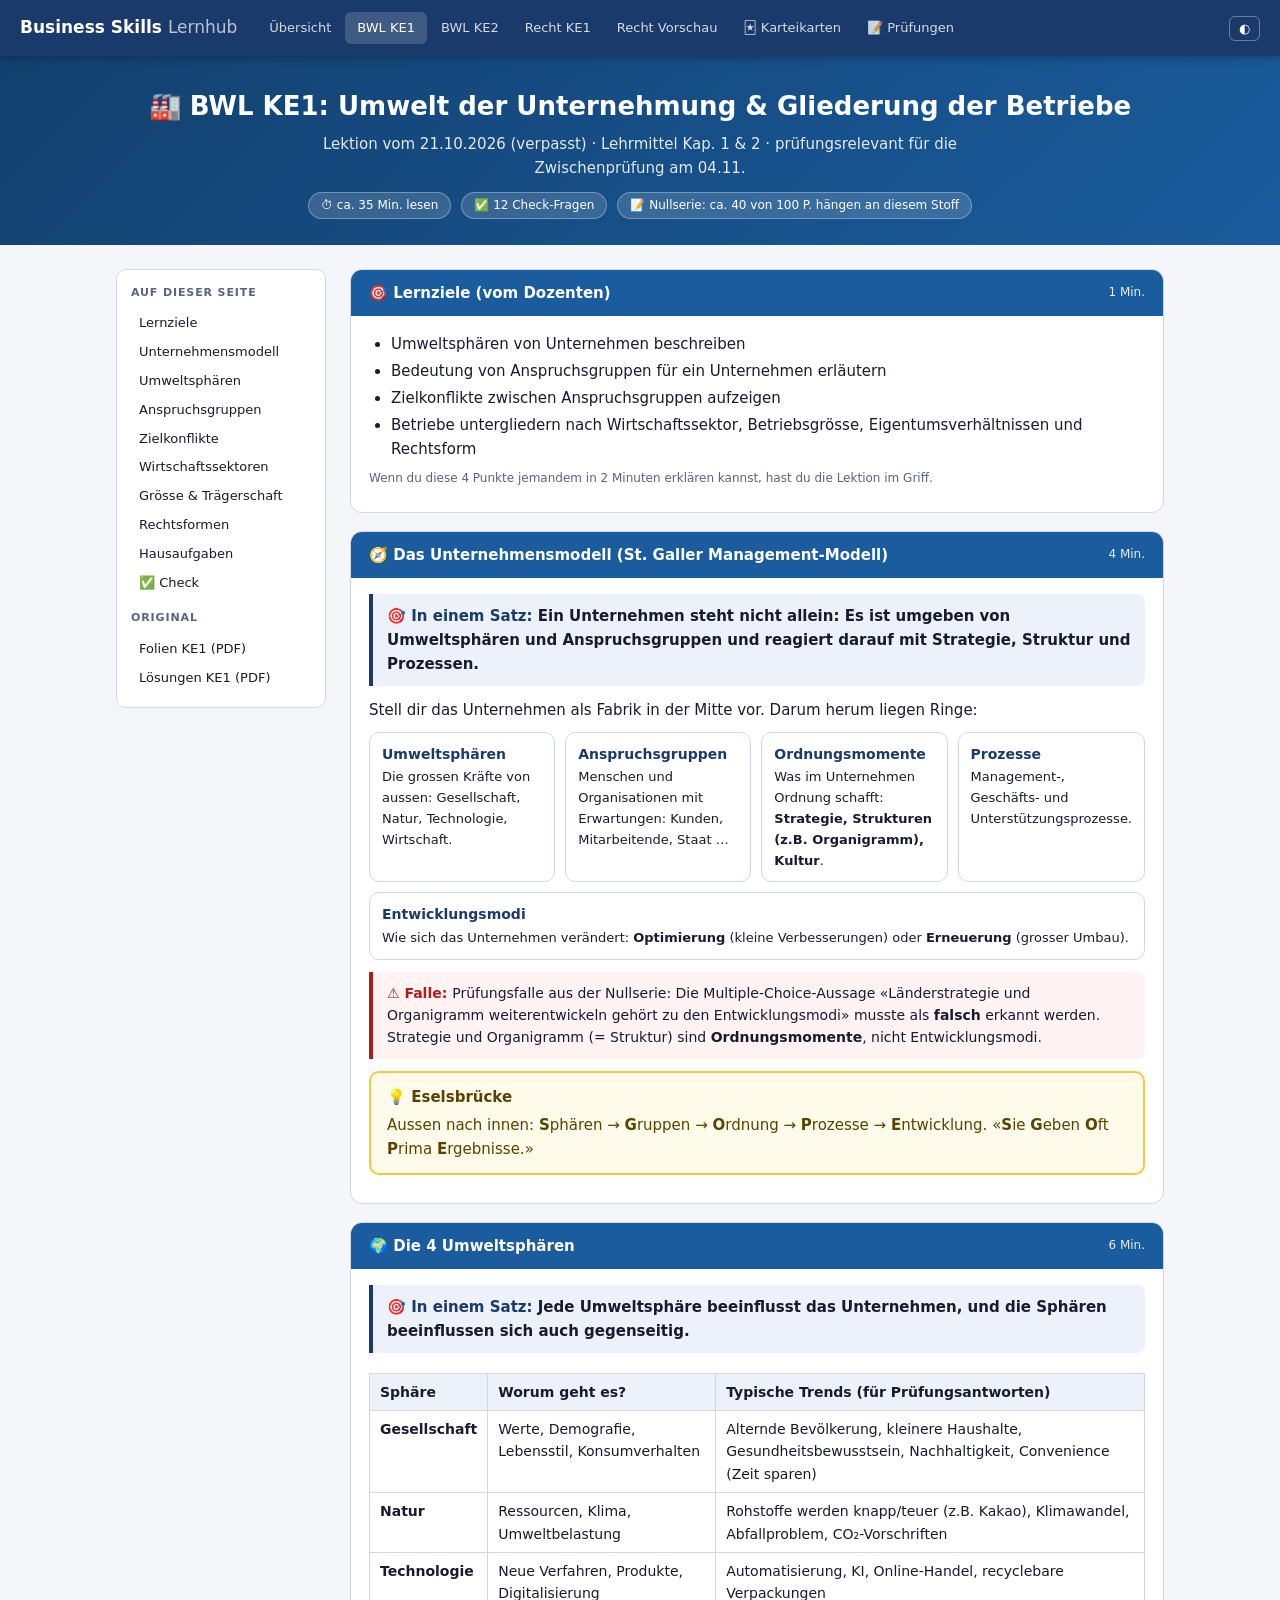
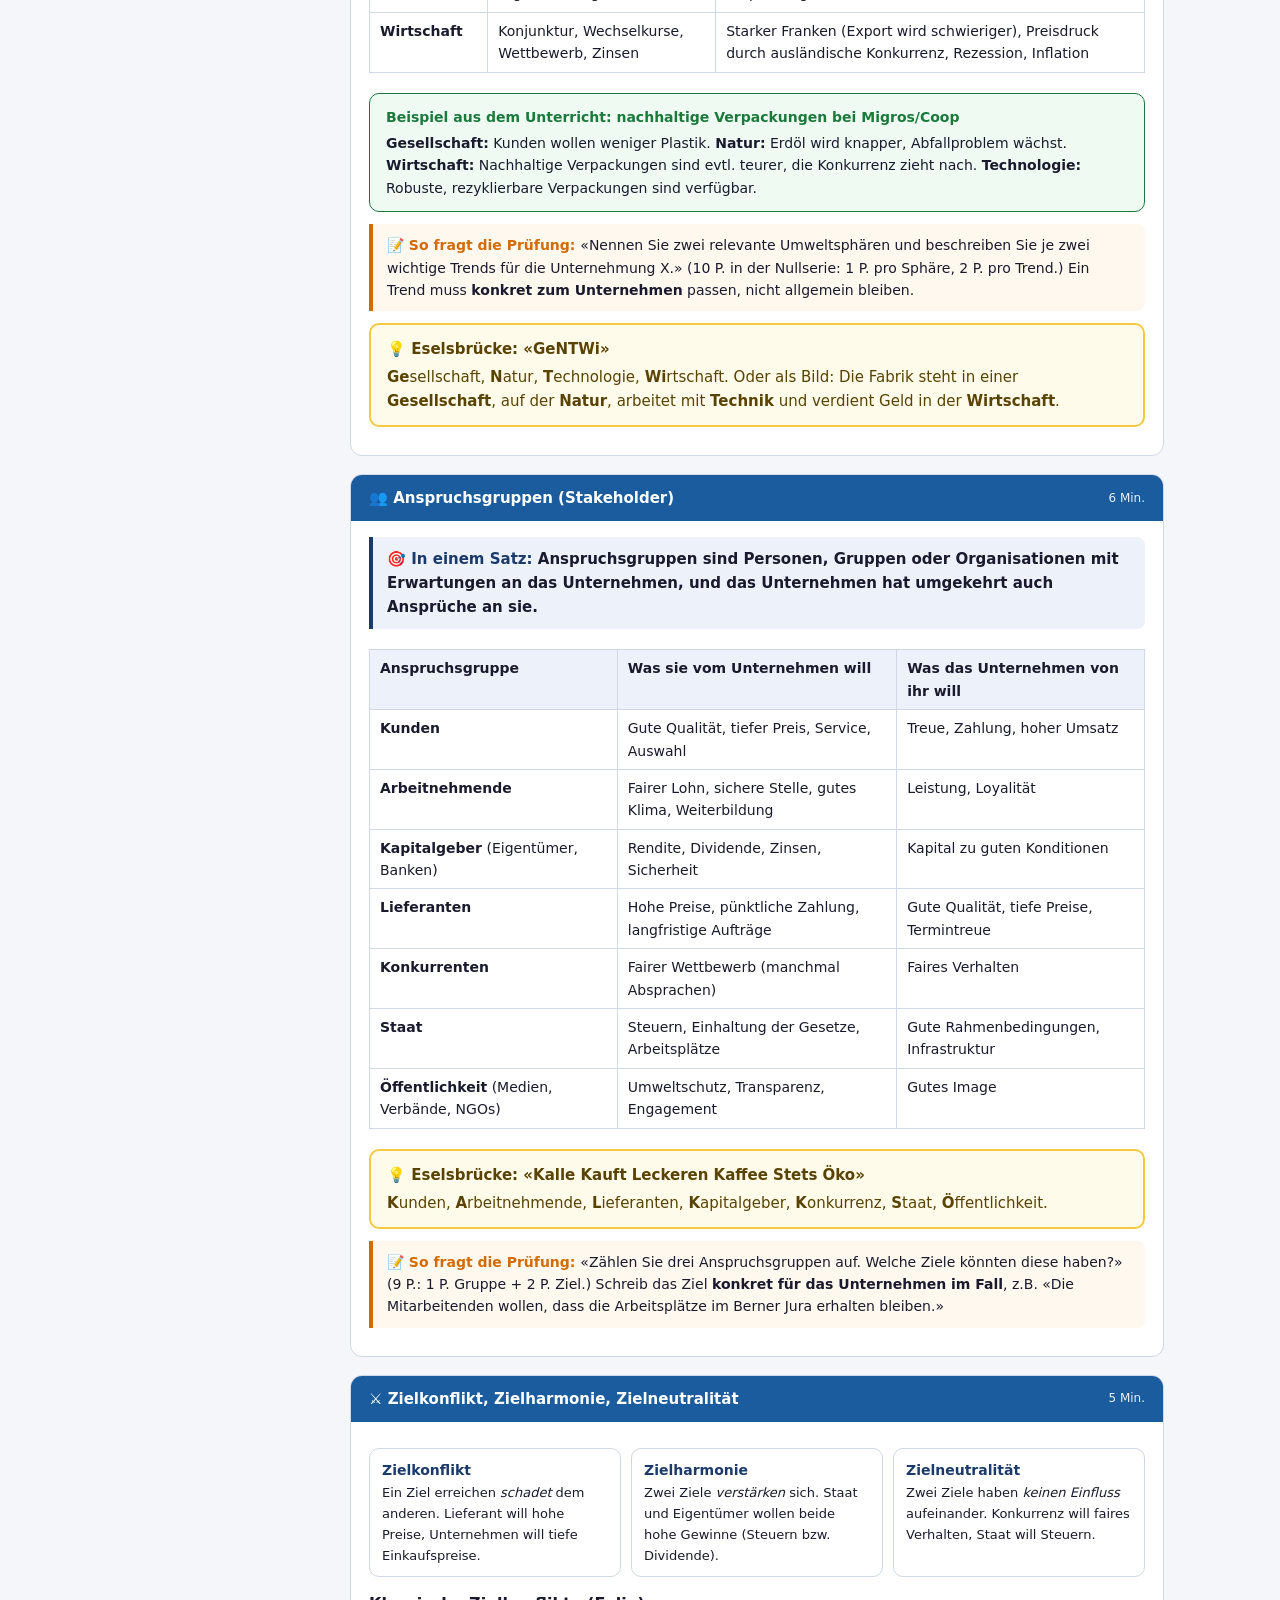
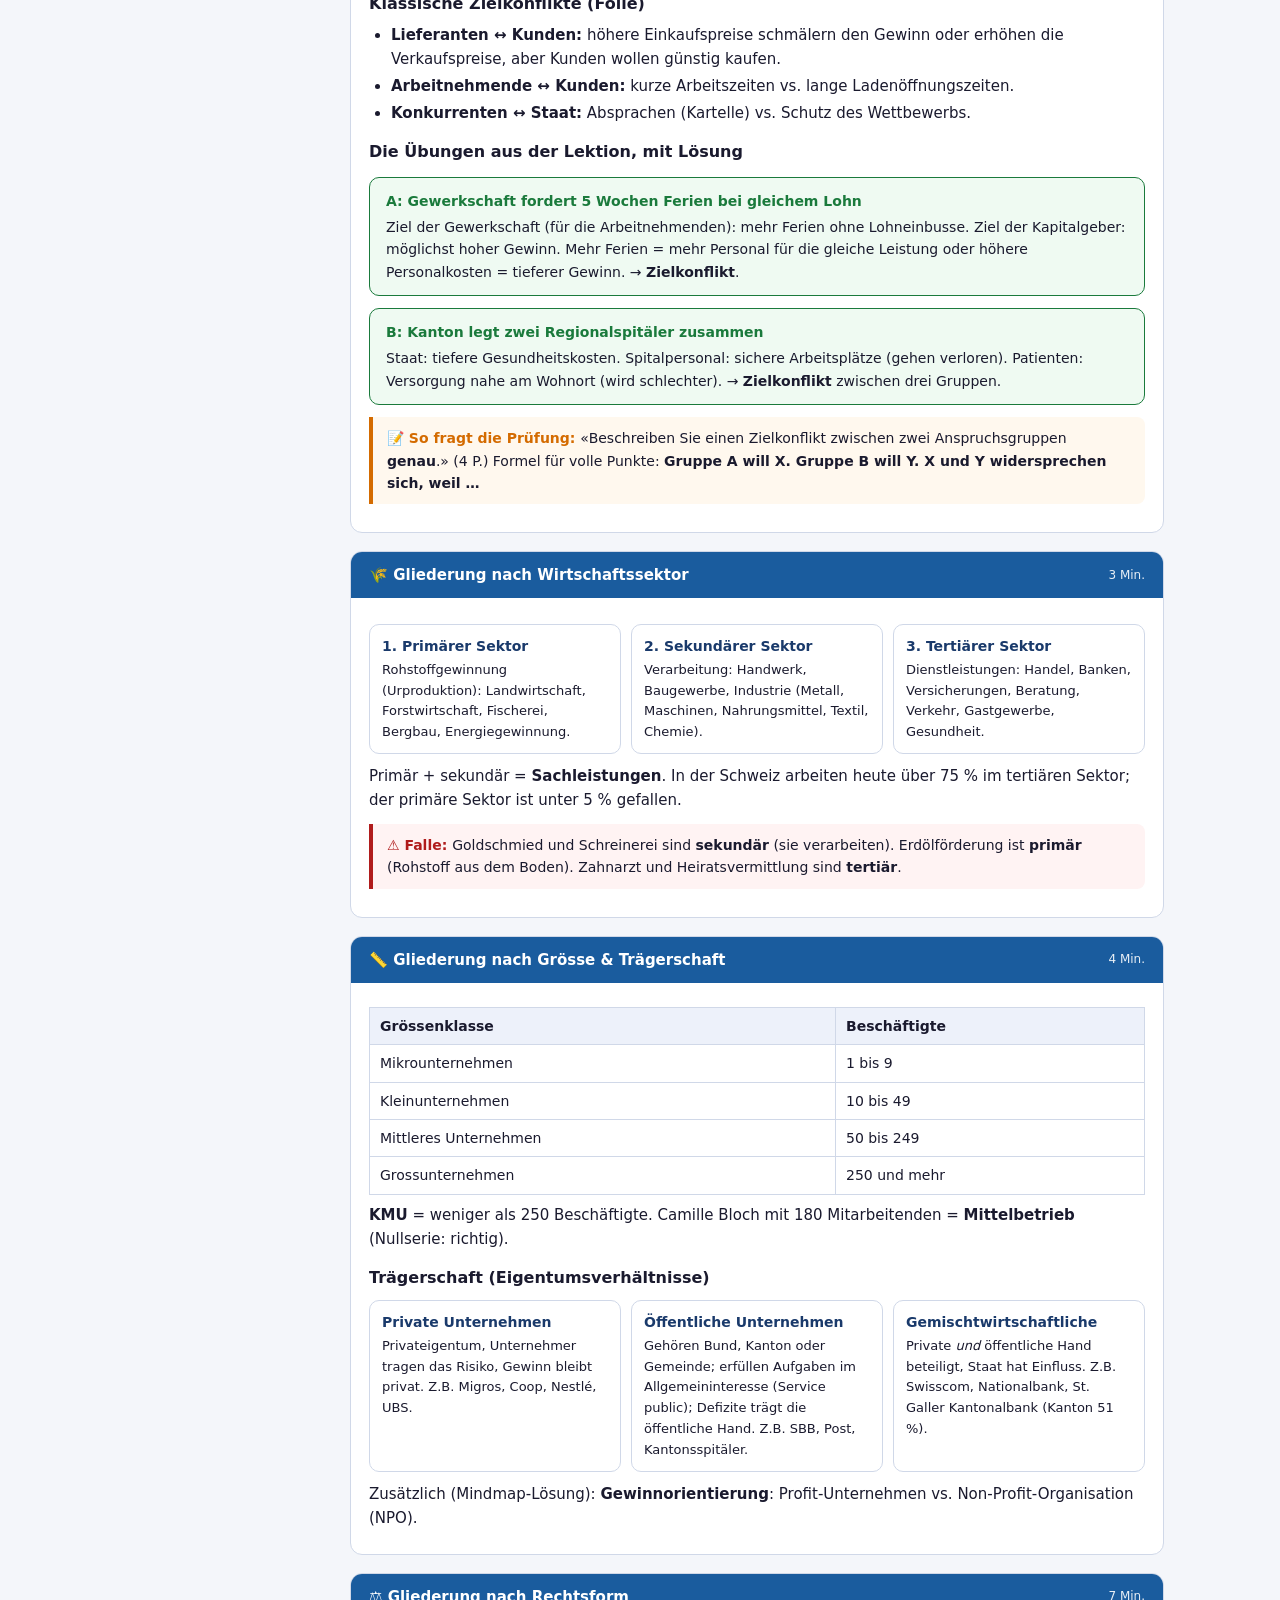
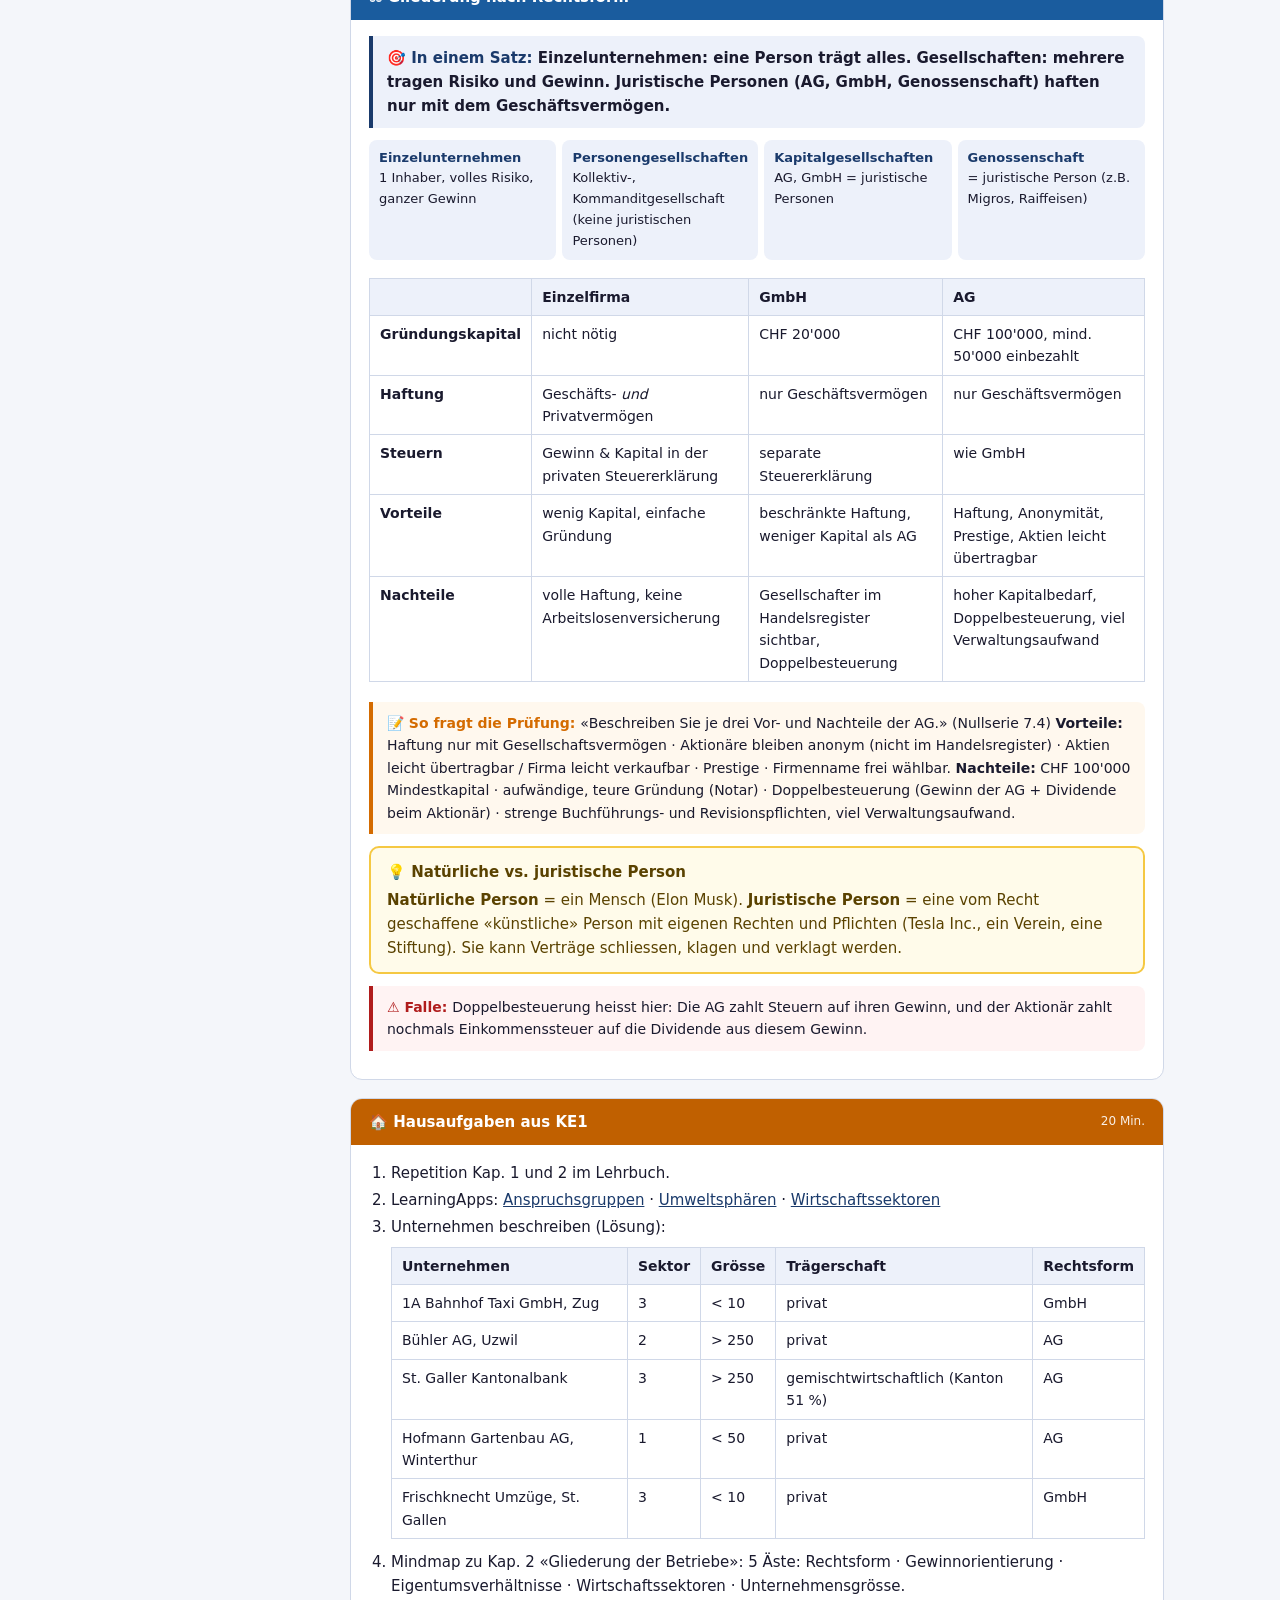
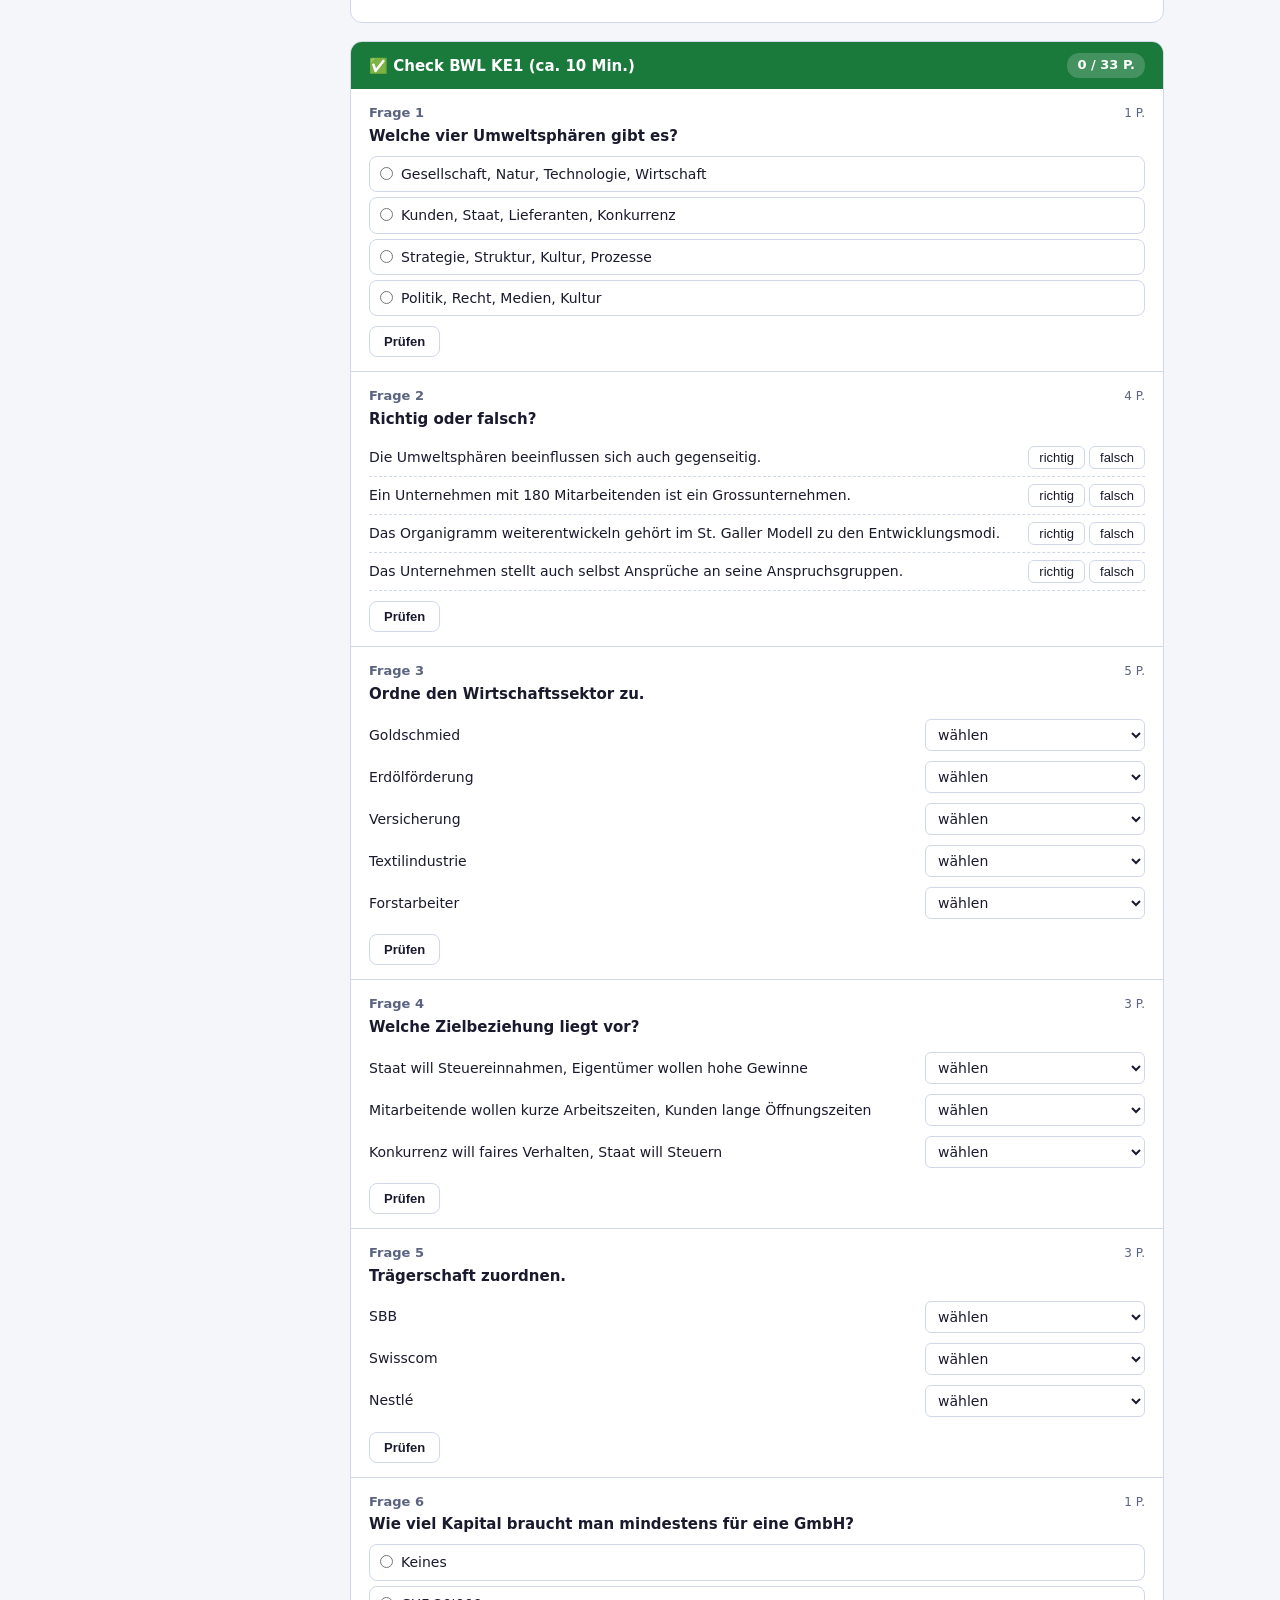
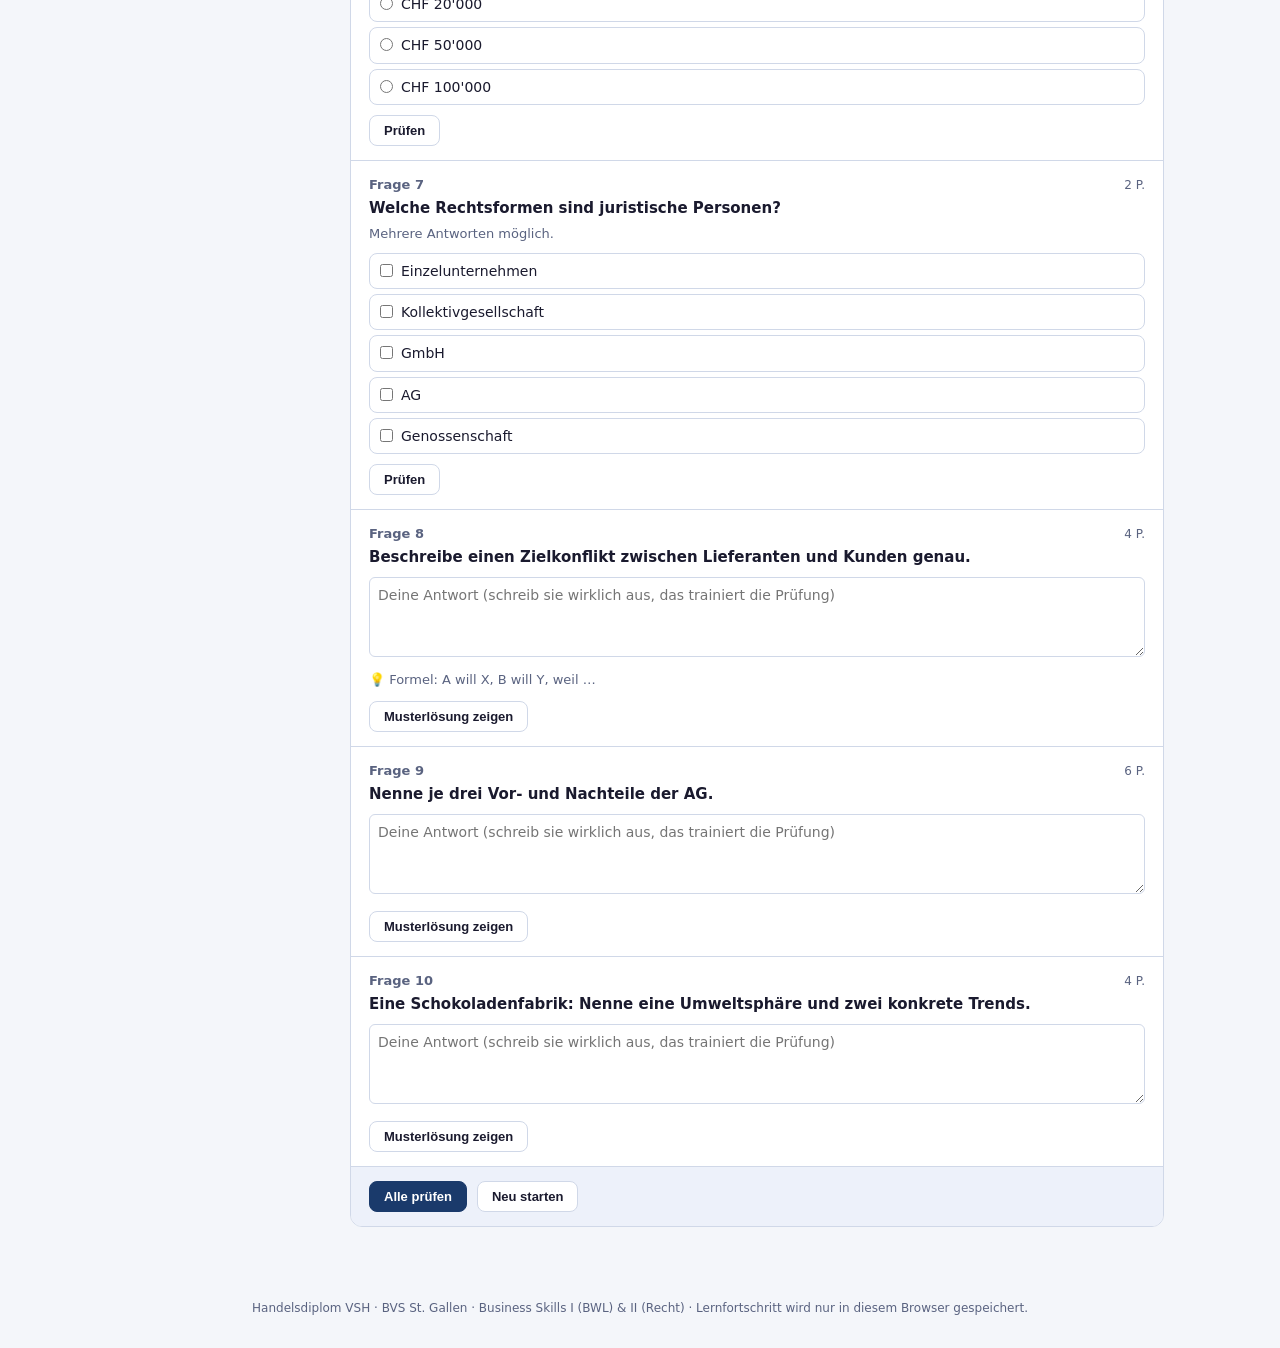
==== commit f66e8161: "KE1: Nullserie-Falle als MC-Aussage zum Erkennen formulieren Co-Authored-By: Claude Opus 5.5 <norepl" ====
--- a/bwl/ke1.html
+++ b/bwl/ke1.html
@@ -61,7 +61,7 @@
           <div><b>Prozesse</b>Management-, Geschäfts- und Unterstützungsprozesse.</div>
           <div><b>Entwicklungsmodi</b>Wie sich das Unternehmen verändert: <strong>Optimierung</strong> (kleine Verbesserungen) oder <strong>Erneuerung</strong> (grosser Umbau).</div>
         </div>
-        <div class="warn">In der Nullserie stand: «Länderstrategie und Organigramm weiterentwickeln gehört zu den Entwicklungsmodi». Das ist <b>falsch</b>. Strategie und Organigramm (= Struktur) sind <b>Ordnungsmomente</b>.</div>
+        <div class="warn">Prüfungsfalle aus der Nullserie: Die Multiple-Choice-Aussage «Länderstrategie und Organigramm weiterentwickeln gehört zu den Entwicklungsmodi» musste als <b>falsch</b> erkannt werden. Strategie und Organigramm (= Struktur) sind <b>Ordnungsmomente</b>, nicht Entwicklungsmodi.</div>
         <div class="lightbulb"><div class="t">💡 Eselsbrücke</div>Aussen nach innen: <b>S</b>phären → <b>G</b>ruppen → <b>O</b>rdnung → <b>P</b>rozesse → <b>E</b>ntwicklung. «<b>S</b>ie <b>G</b>eben <b>O</b>ft <b>P</b>rima <b>E</b>rgebnisse.»</div>
       </div>
     </div>
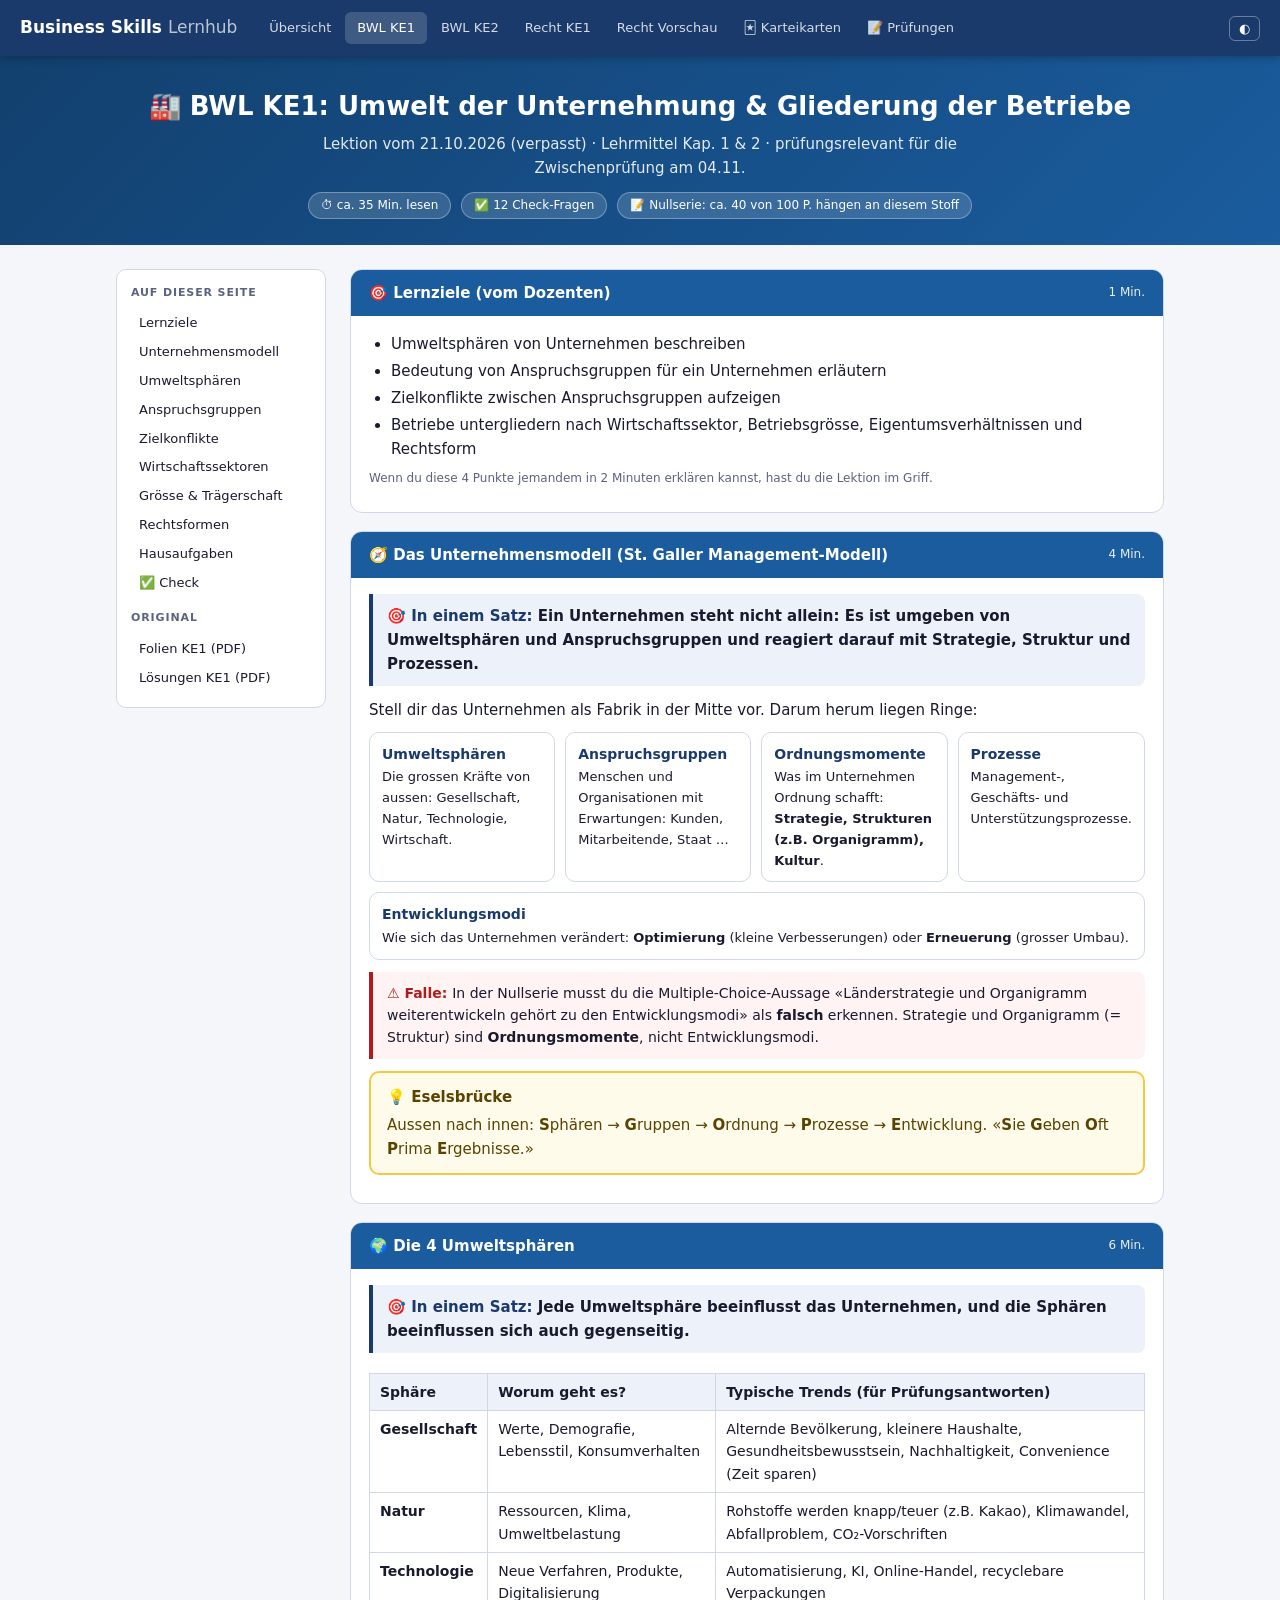
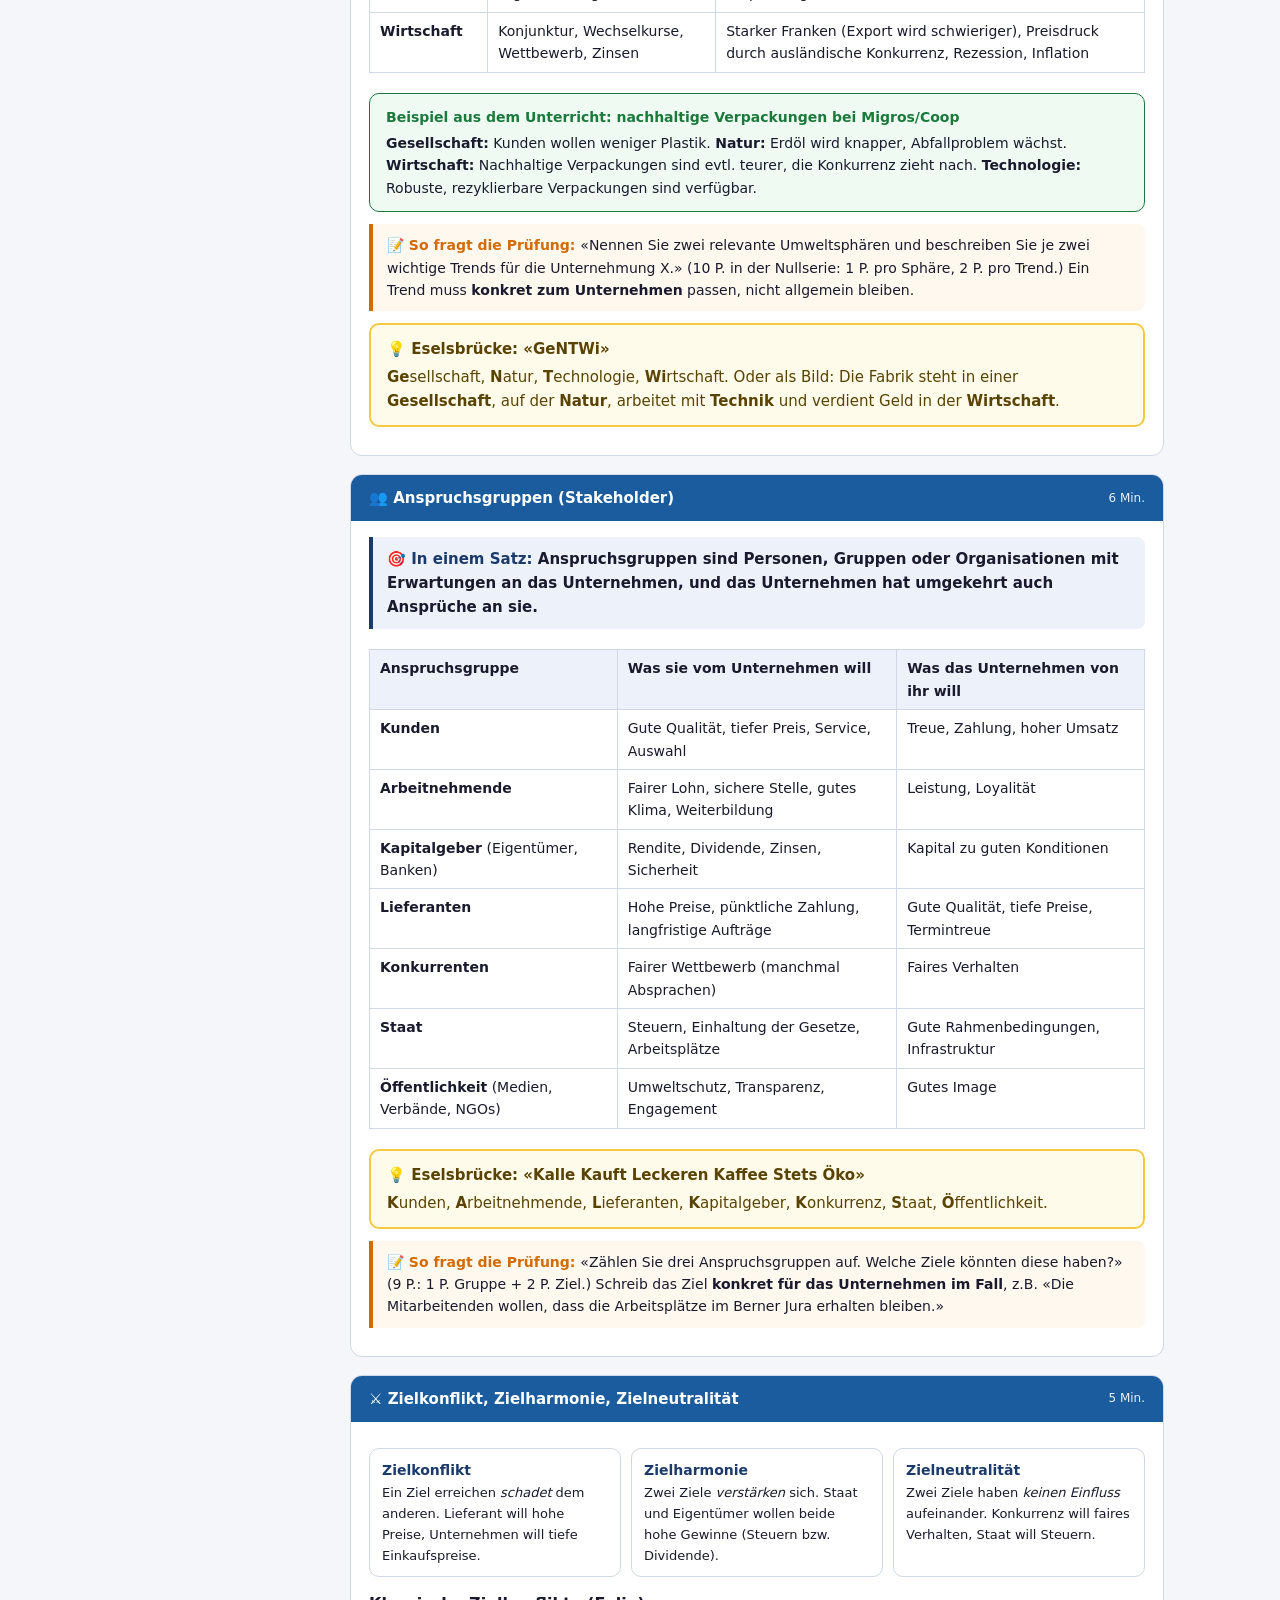
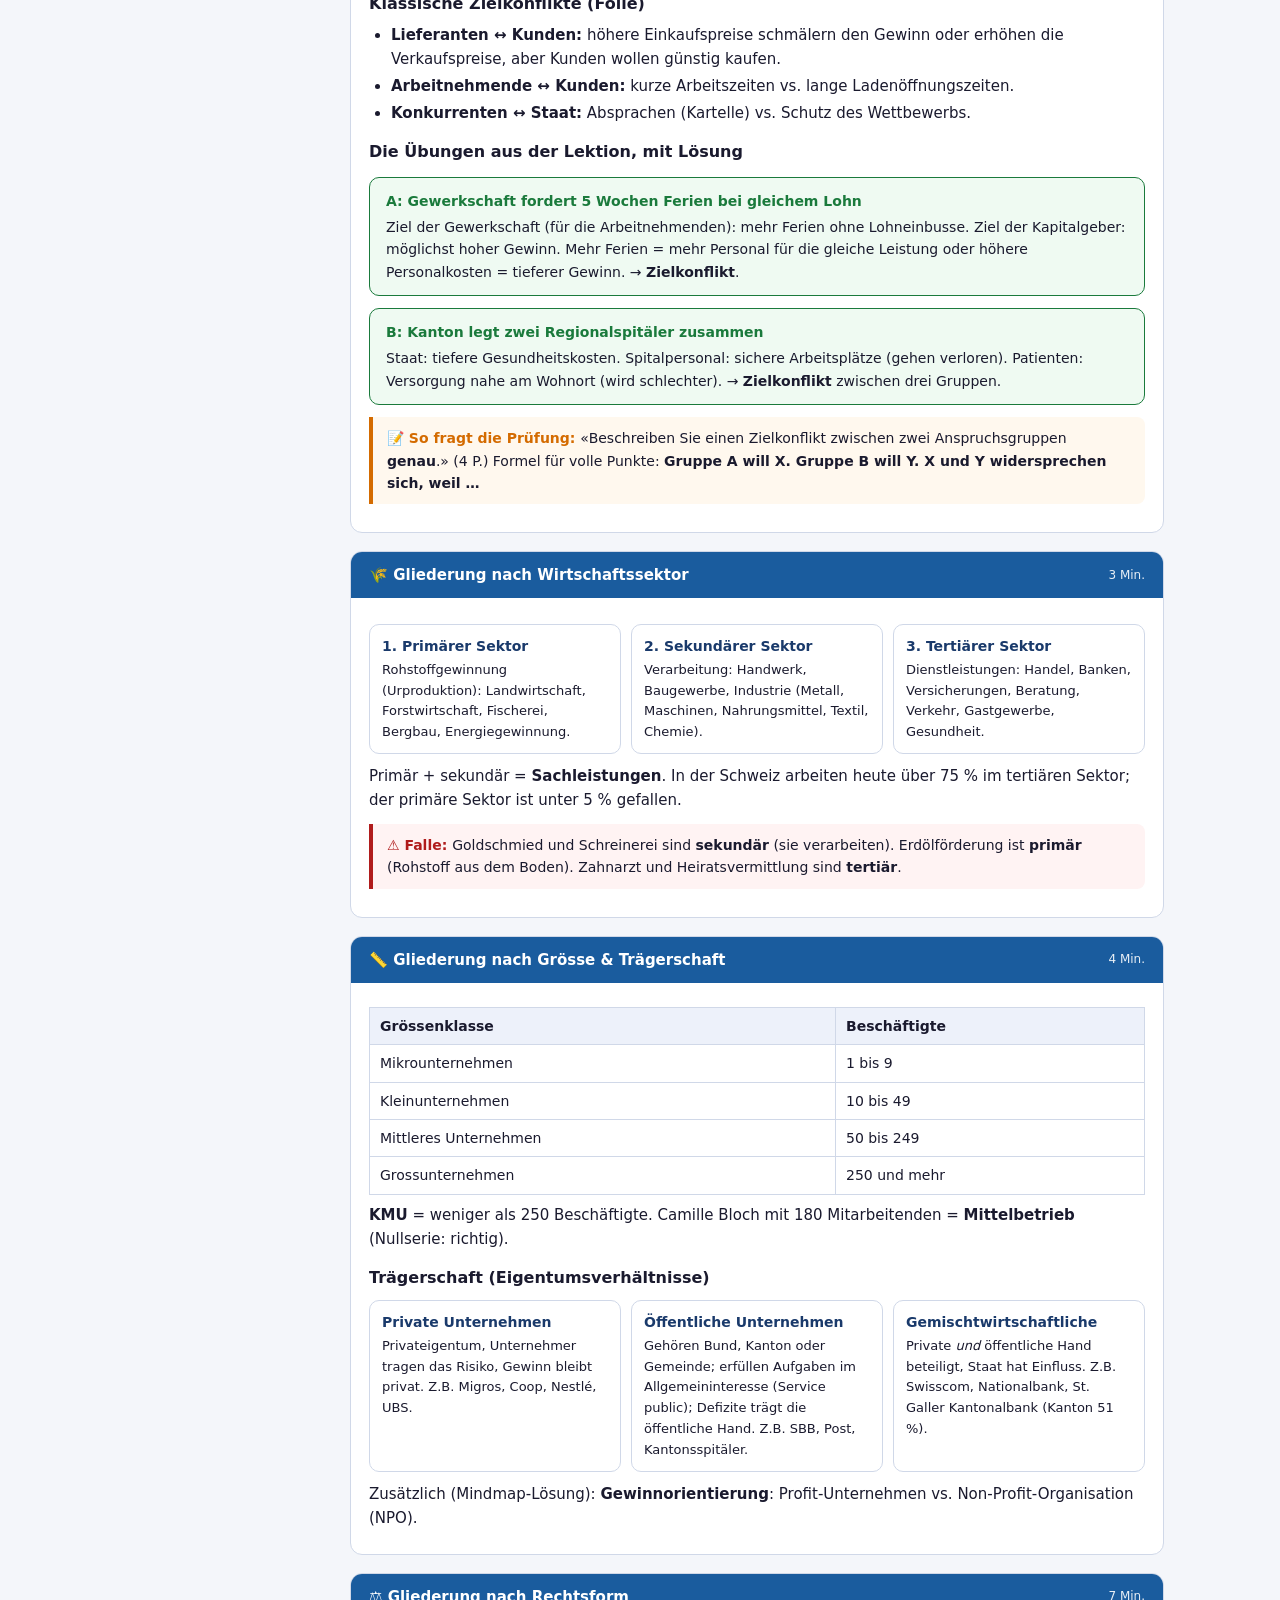
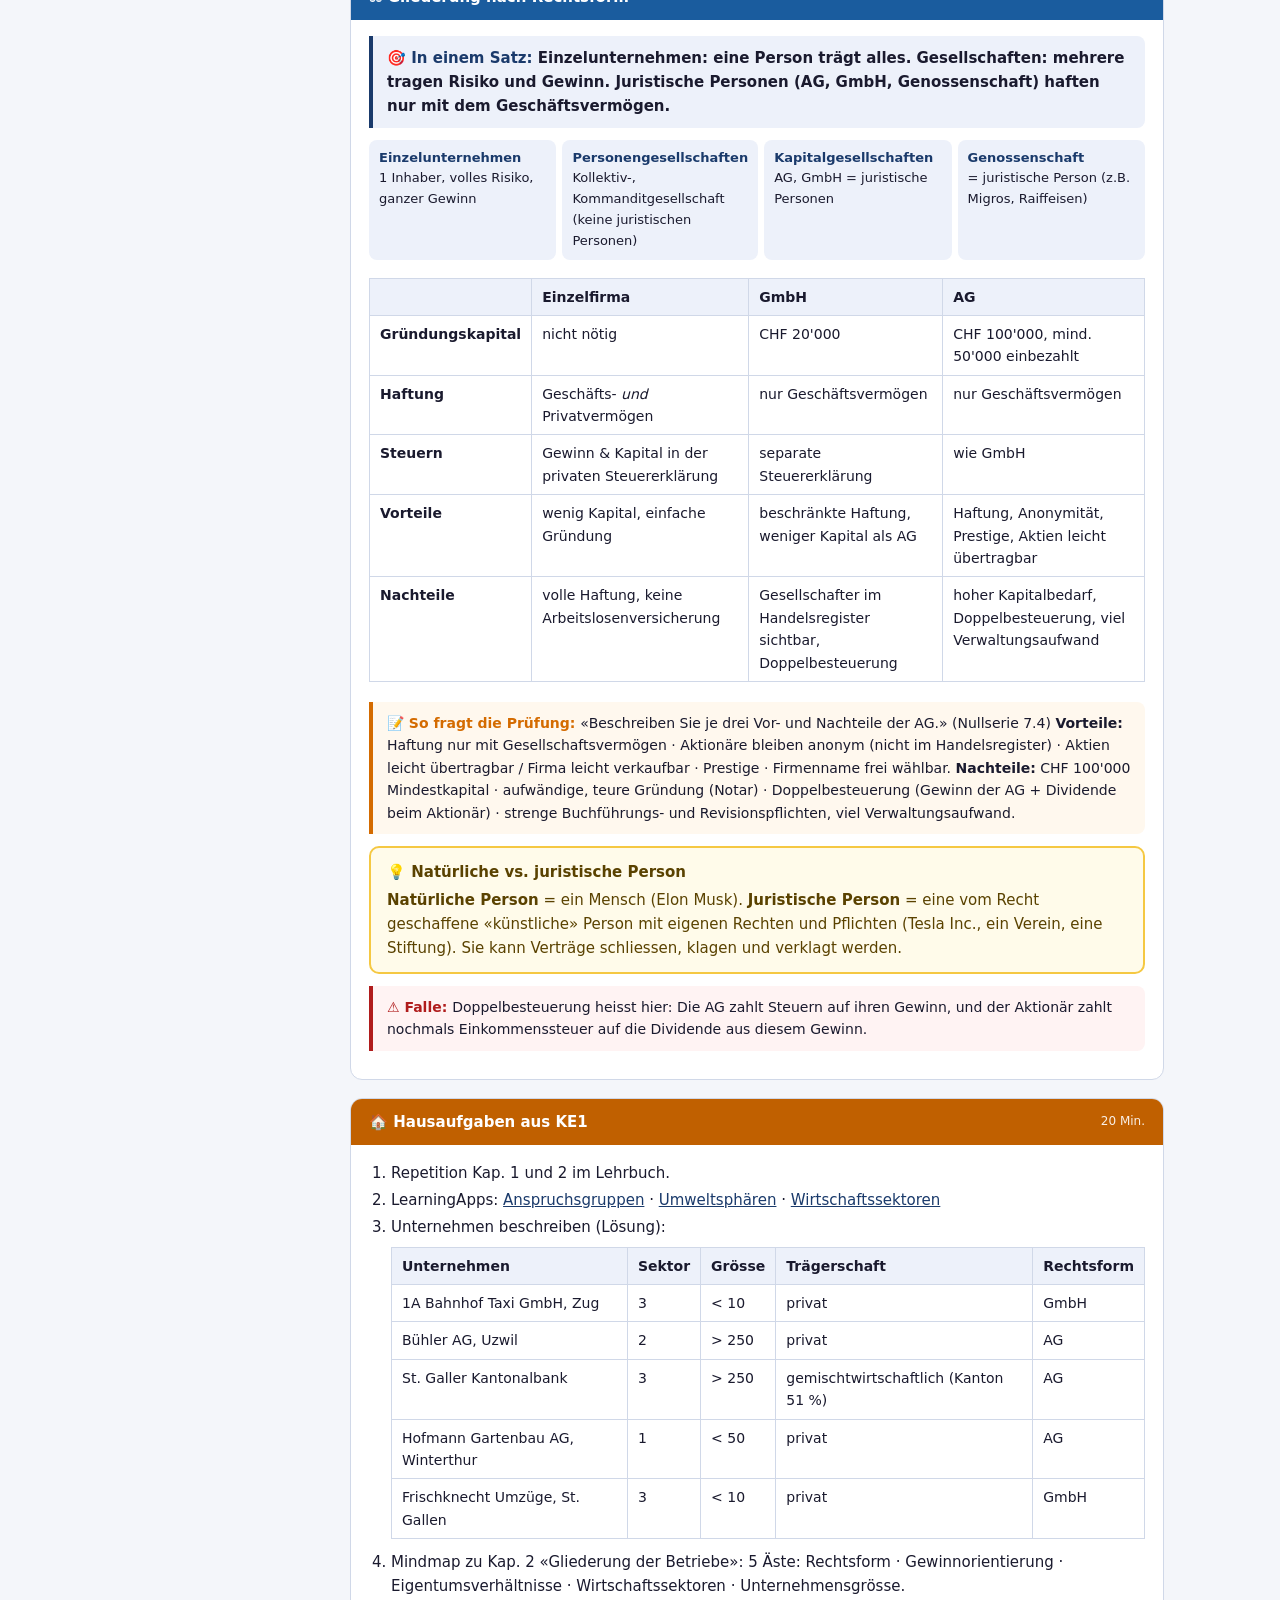
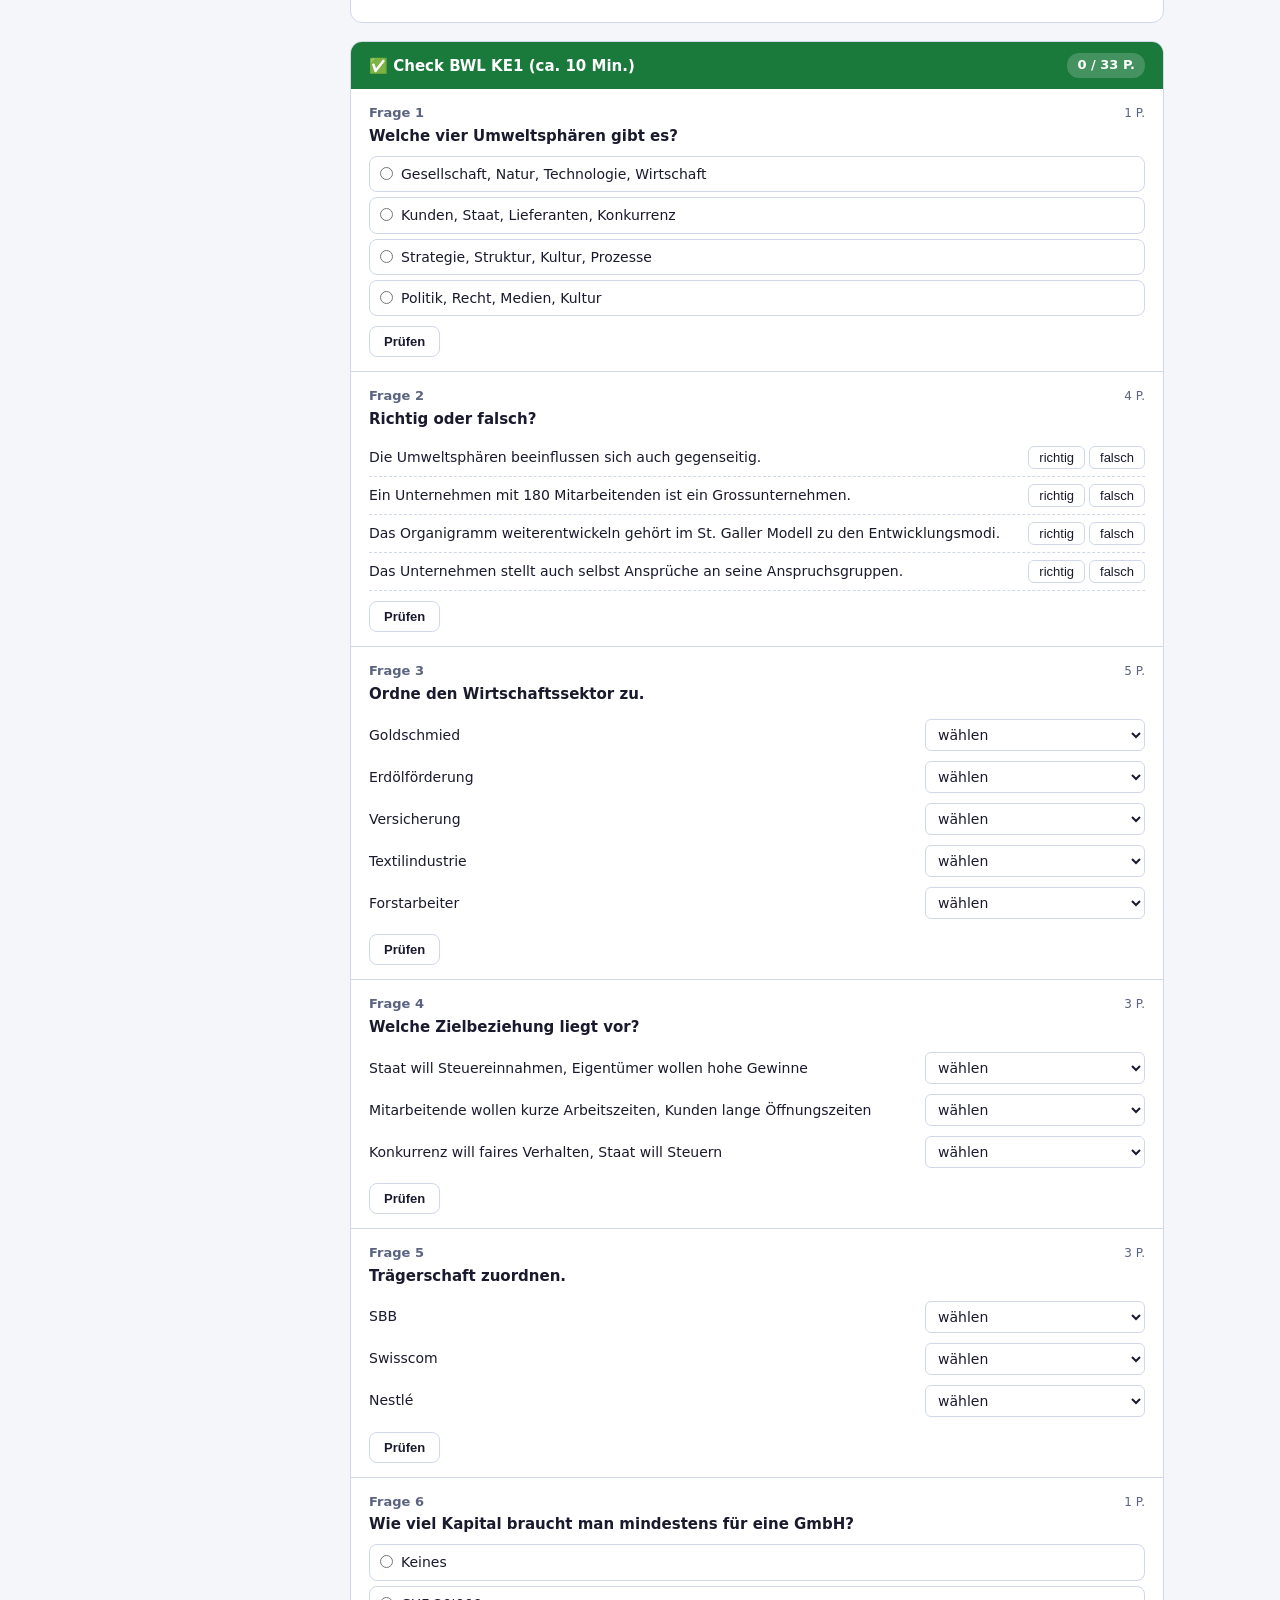
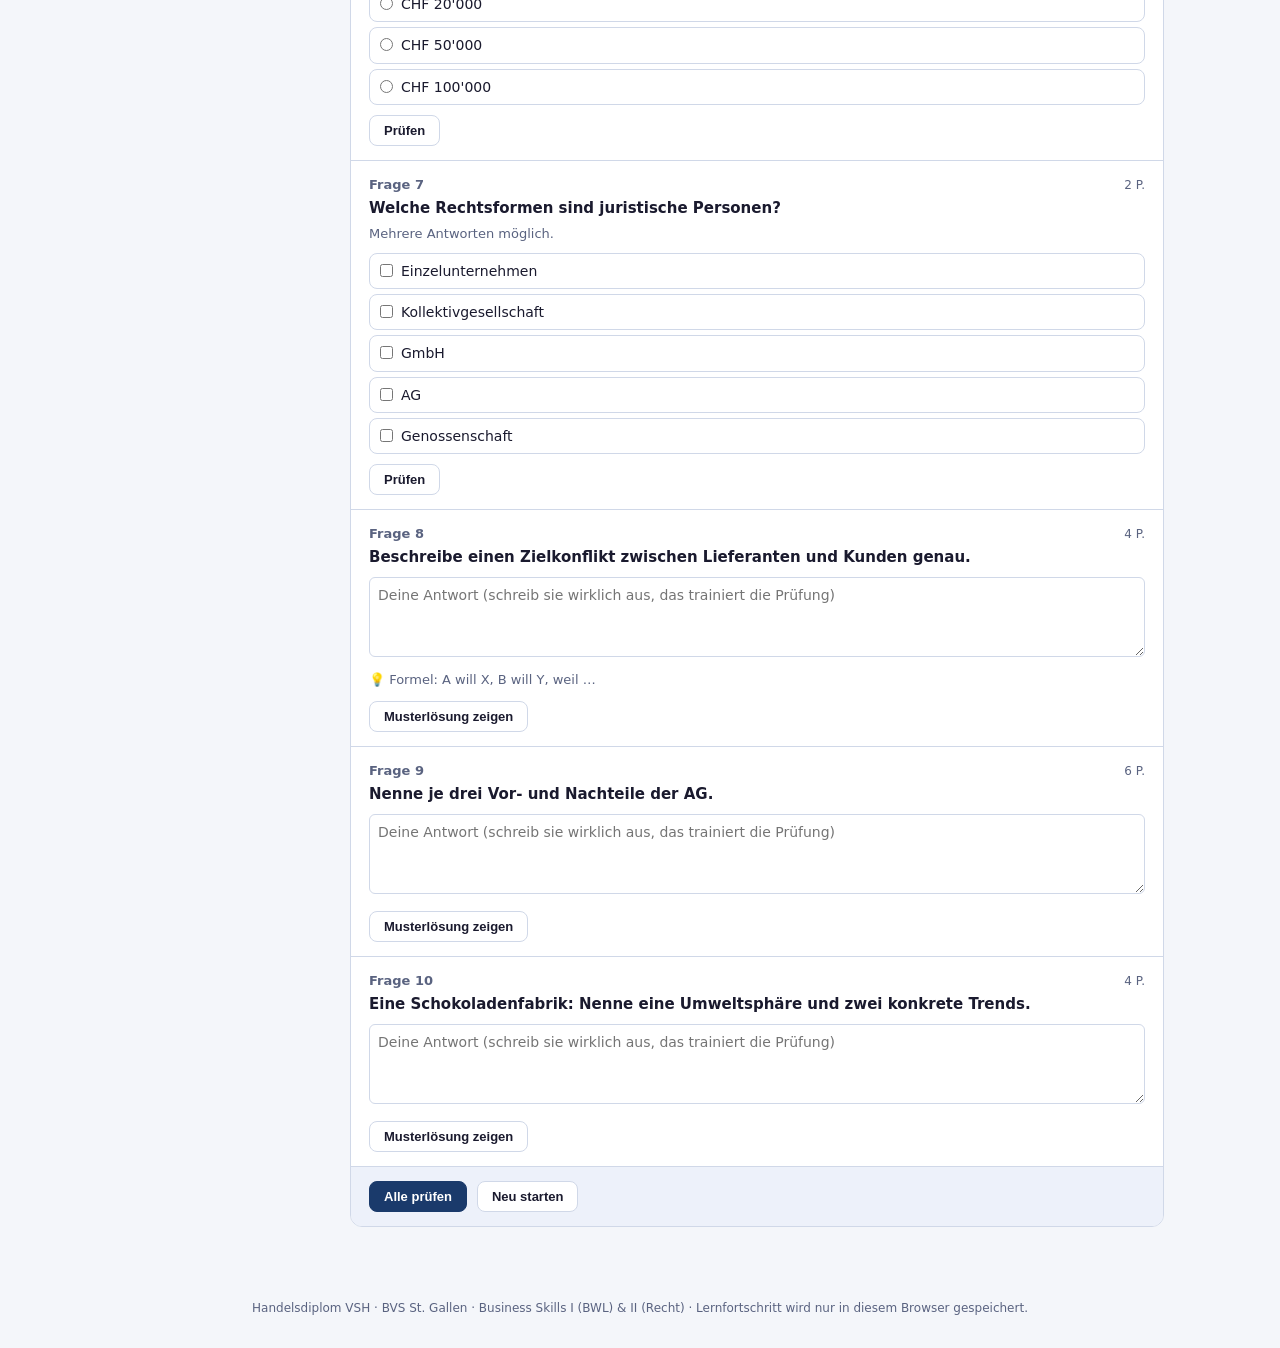
==== commit 9ee06e80: "KE1: doppeltes 'Falle' im Warnhinweis entfernen Co-Authored-By: Claude Opus 5.5 <noreply@anthropic.c" ====
--- a/bwl/ke1.html
+++ b/bwl/ke1.html
@@ -61,7 +61,7 @@
           <div><b>Prozesse</b>Management-, Geschäfts- und Unterstützungsprozesse.</div>
           <div><b>Entwicklungsmodi</b>Wie sich das Unternehmen verändert: <strong>Optimierung</strong> (kleine Verbesserungen) oder <strong>Erneuerung</strong> (grosser Umbau).</div>
         </div>
-        <div class="warn">Prüfungsfalle aus der Nullserie: Die Multiple-Choice-Aussage «Länderstrategie und Organigramm weiterentwickeln gehört zu den Entwicklungsmodi» musste als <b>falsch</b> erkannt werden. Strategie und Organigramm (= Struktur) sind <b>Ordnungsmomente</b>, nicht Entwicklungsmodi.</div>
+        <div class="warn">In der Nullserie musst du die Multiple-Choice-Aussage «Länderstrategie und Organigramm weiterentwickeln gehört zu den Entwicklungsmodi» als <b>falsch</b> erkennen. Strategie und Organigramm (= Struktur) sind <b>Ordnungsmomente</b>, nicht Entwicklungsmodi.</div>
         <div class="lightbulb"><div class="t">💡 Eselsbrücke</div>Aussen nach innen: <b>S</b>phären → <b>G</b>ruppen → <b>O</b>rdnung → <b>P</b>rozesse → <b>E</b>ntwicklung. «<b>S</b>ie <b>G</b>eben <b>O</b>ft <b>P</b>rima <b>E</b>rgebnisse.»</div>
       </div>
     </div>
